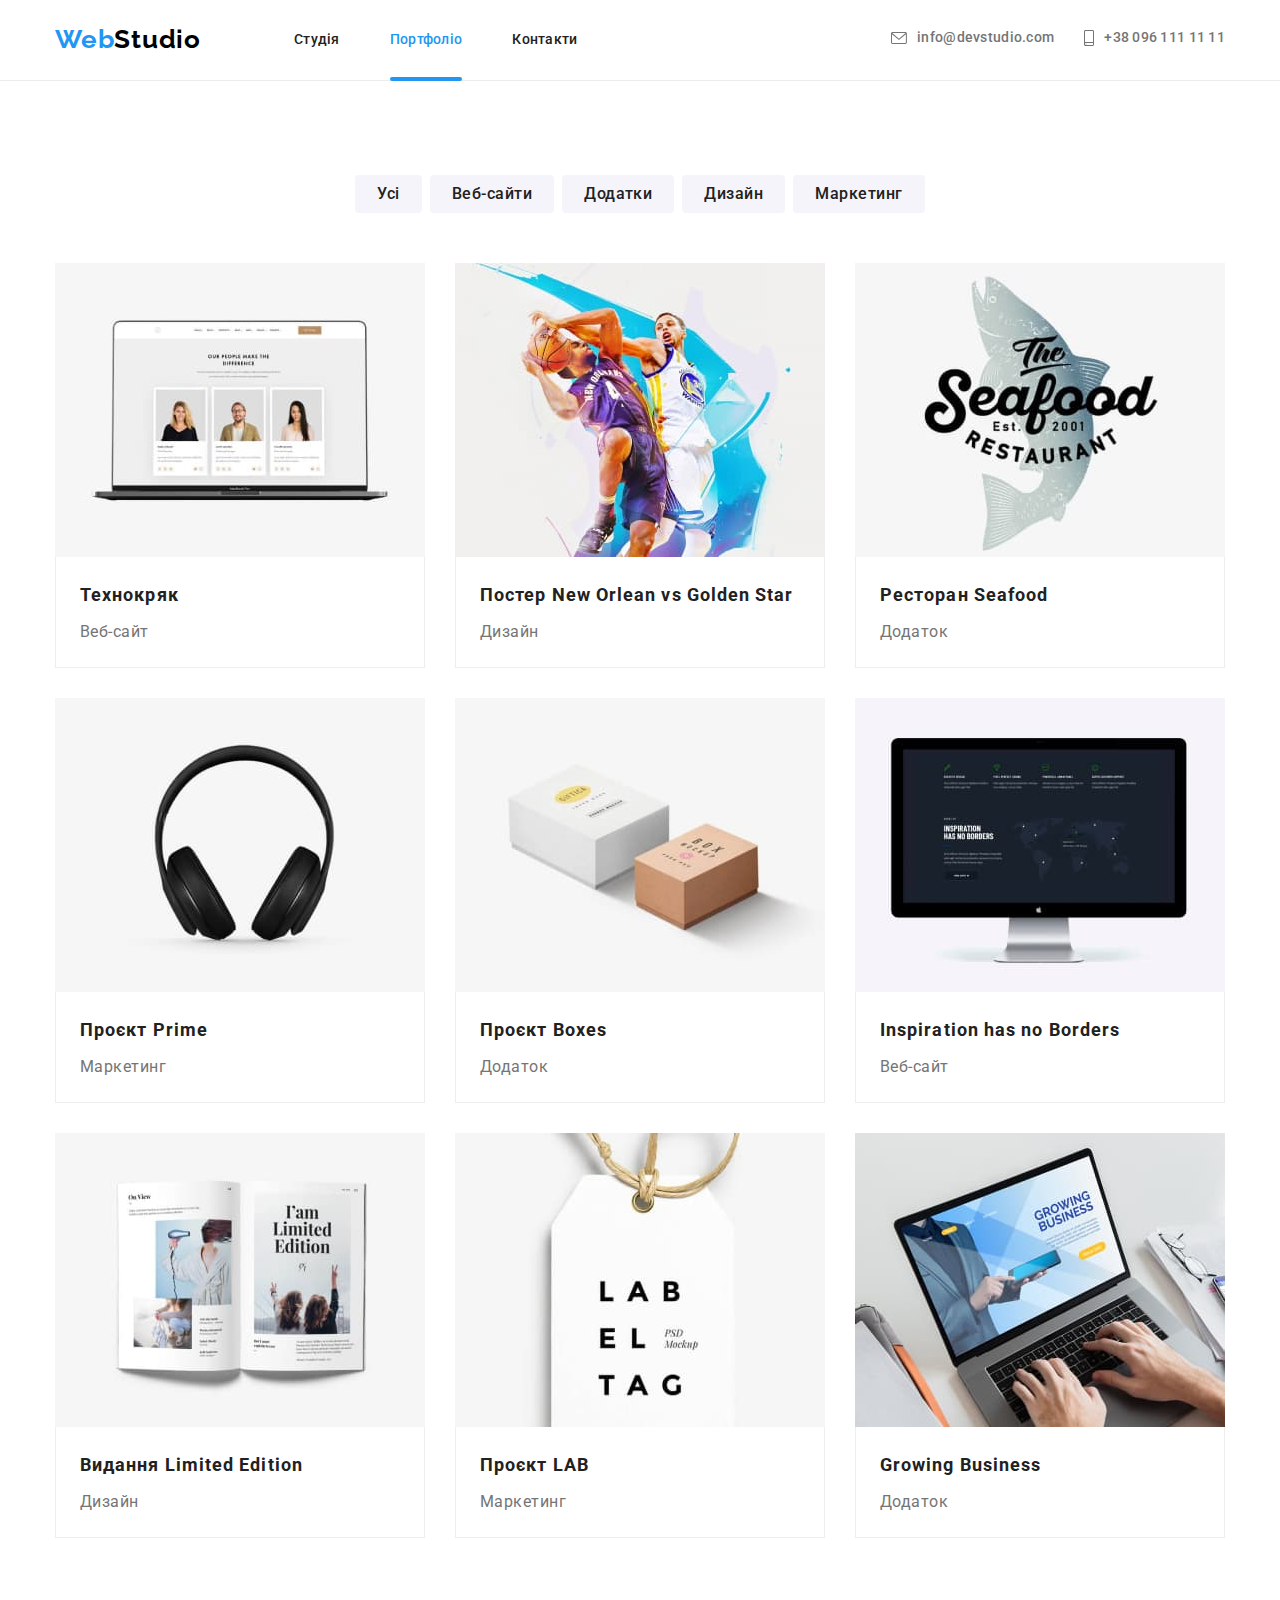
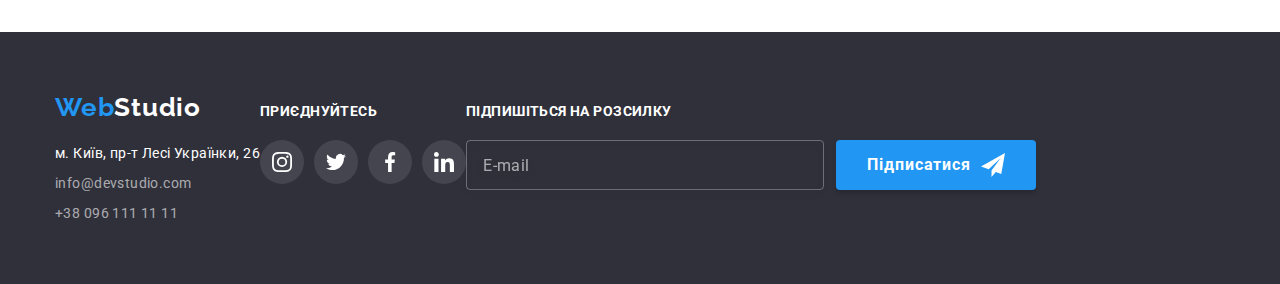
==== portfolio.html @ fa202388 "Copy files from hw-06" ====
<!DOCTYPE html>
<html lang="uk">
<head>
    <meta charset="UTF-8">
    <meta http-equiv="X-UA-Compatible" content="IE=edge">
    <meta name="viewport" content="width=device-width, initial-scale=1.0">
    <title>Portfolio</title>
    <link rel="preconnect" href="https://fonts.googleapis.com">
    <link rel="preconnect" href="https://fonts.gstatic.com" crossorigin>
    <link href="https://fonts.googleapis.com/css2?family=Raleway:wght@700&family=Roboto:wght@400;500;700;900&display=swap"
        rel="stylesheet">
    <link rel="stylesheet" href="https://cdnjs.cloudflare.com/ajax/libs/modern-normalize/1.1.0/modern-normalize.min.css">
    <link rel="stylesheet" href="./css/styles.css">
</head>
<body>
    <!-- header -->
    <header class="header">
        <div class="container header-container">
            <nav class="header-navigation">
                <a href="./index.html" lang="en" class="logo"> <span class="logo-accent">Web</span>Studio</a>
                <ul class="list menu">
                    <li><a href="./index.html" class="site-nav-link">Студія</a></li>
                    <li><a href="./portfolio.html" class="site-nav-link current">Портфоліо</a></li>
                    <li><a href="" class="site-nav-link">Контакти</a></li>
                </ul>
            </nav>
    
            <ul class="list header-contacts">
                <li><a href="mailto:info@devstudio.com" class="contacts">
                    <svg width="16px" height="12px">
                        <use href="./images/icons.svg#icon-envelope"></use>
                    </svg>
                    info@devstudio.com</a></li>
                <li><a href="tel:+380961111111" class="contacts">
                    <svg width="10px" height="16px">
                        <use href="./images/icons.svg#icon-smartphone"></use>
                    </svg>
                    +38 096 111 11 11</a></li>
            </ul>
        </div>
    </header>
    
    <main>
        <section class="section">
            <div class="container">
                <h1 class="visually-hidden">Портфоліо</h1>
                
                <!-- filters -->
                <ul class="list filters-list">
                    <li>
                        <button type="button" class="filter">Усі</button>
                    </li>
                    <li>
                        <button type="button" class="filter">Веб-сайти</button>
                    </li>
                    <li>
                        <button type="button" class="filter">Додатки</button>
                    </li>
                    <li>
                        <button type="button" class="filter">Дизайн</button>
                    </li>
                    <li>
                        <button type="button" class="filter">Маркетинг</button>
                    </li>
                </ul>
                
                <!-- portfolio -->
                <ul class="list projects-list">
                    <li class="project-card">
                        <a href="" class="project-link">
                            <div class="project-img-wrapper">
                                <img src="./images/techno.jpg" alt="Веб-сайт на ноутбуці" width="370">
                                <p class="overlay-projects">Ресурс пропонує комплексні пропозиції з різним рівнем функціоналу та сервісів. Все це дозволить відвідувачу отримати
                                    вичерпні відомості про компанію чи приватну особу.</p>
                            </div>
                        
                            <div class="project">
                                <h2 class="project-title">Технокряк</h2>
                                <p class="project-type">Веб-сайт</p>
                            </div>
                        </a>
                    </li>
                    <li class="project-card">
                        <a href="" class="project-link">
                            <div class="project-img-wrapper">
                                <img src="./images/basketball-poster.jpg" alt="Два баскетболіста" width="370">
                                <p class="overlay-projects">Ресурс пропонує комплексні пропозиції з різним рівнем функціоналу та сервісів. Все це дозволить відвідувачу отримати
                                    вичерпні відомості про компанію чи приватну особу.</p>                               
                            </div>
                            <div class="project">
                                <h2 class="project-title">Постер <span lang="en">New Orlean vs Golden Star</span></h2>
                                <p class="project-type">Дизайн</p>
                            </div>
                        </a>
                    </li>
                    <li class="project-card">
                        <a href="" class="project-link">
                            <div class="project-img-wrapper">
                                <img src="./images/seafood-restaurant.jpg" alt="Логотип ресторана" width="370">
                                <p class="overlay-projects">Ресурс пропонує комплексні пропозиції з різним рівнем функціоналу та сервісів. Все це
                                    дозволить відвідувачу отримати
                                    вичерпні відомості про компанію чи приватну особу.</p>
                            </div>
                            <div class="project">
                                <h2 class="project-title">Ресторан <span lang="en">Seafood</span></h2>
                                <p class="project-type">Додаток</p>
                            </div>
                        </a>
                    </li>
                    <li class="project-card">
                        <a href="" class="project-link">
                            <div class="project-img-wrapper">
                                <p class="overlay-projects">Ресурс пропонує комплексні пропозиції з різним рівнем функціоналу та сервісів. Все це
                                    дозволить відвідувачу отримати
                                    вичерпні відомості про компанію чи приватну особу.</p>
                                <img src="./images/prime-project.jpg" alt="Навушники" width="370">
                            
                            </div>
                            <div class="project">
                                <h2 class="project-title">Проєкт <span lang="en">Prime</span></h2>
                                <p class="project-type">Маркетинг</p>
                            </div>
                        </a>
                    </li>
                    <li class="project-card">
                        <a href="" class="project-link">
                            <div class="project-img-wrapper">
                                <p class="overlay-projects">Ресурс пропонує комплексні пропозиції з різним рівнем функціоналу та сервісів. Все це
                                    дозволить відвідувачу отримати
                                    вичерпні відомості про компанію чи приватну особу.</p>
                                 <img src="./images/boxes-project.jpg" alt="Дві коробки" width="370">
                            </div>
                            <div class="project">
                                <h2 class="project-title">Проєкт <span lang="en">Boxes</span></h2>
                                <p class="project-type">Додаток</p>
                            </div>
                        </a>
                    </li>
                    <li class="project-card">
                        <a href="" class="project-link">
                            <div class="project-img-wrapper">
                                <p class="overlay-projects">Ресурс пропонує комплексні пропозиції з різним рівнем функціоналу та сервісів. Все це
                                    дозволить відвідувачу отримати
                                    вичерпні відомості про компанію чи приватну особу.</p>
                                <img src="./images/monitor.jpg" alt="Веб-сайт на моніторі" width="370">
                            </div>
                            <div class="project">
                                <h2 lang="en" class="project-title">Inspiration has no Borders</h2>
                                <p class="project-type">Веб-сайт</p>
                            </div>
                        </a>
                    </li>
                    <li class="project-card">
                        <a href="" class="project-link">
                            <div class="project-img-wrapper">
                                <p class="overlay-projects">Ресурс пропонує комплексні пропозиції з різним рівнем функціоналу та сервісів. Все це
                                    дозволить відвідувачу отримати
                                    вичерпні відомості про компанію чи приватну особу.</p>
                                <img src="./images/limited-edition.jpg" alt="Журнал" width="370">
                            </div>
                            <div class="project">
                                <h2 class="project-title">Видання <span lang="en">Limited Edition</span></h2>
                                <p class="project-type">Дизайн</p>
                            </div>
                        </a>
                    </li>
                    <li class="project-card">
                        <a href="" class="project-link">
                            <div class="project-img-wrapper">
                                <p class="overlay-projects">Ресурс пропонує комплексні пропозиції з різним рівнем функціоналу та сервісів. Все це
                                    дозволить відвідувачу отримати
                                    вичерпні відомості про компанію чи приватну особу.</p>
                                <img src="./images/lab-project.jpg" alt="Бирка" width="370">
                            </div>
                            <div class="project">
                                <h2 class="project-title">Проєкт <span lang="en">LAB</span></h2>
                                <p class="project-type">Маркетинг</p>
                            </div>
                        </a>
                    </li>
                    <li class="project-card">
                        <a href="" class="project-link">
                            <div class="project-img-wrapper">
                                <p class="overlay-projects">Ресурс пропонує комплексні пропозиції з різним рівнем функціоналу та сервісів. Все це
                                    дозволить відвідувачу отримати
                                    вичерпні відомості про компанію чи приватну особу.</p>
                                <img src="./images/growing-business.jpg" alt="Ноутбук" width="370">
                            </div>
                            <div class="project">
                                <h2 lang="en" class="project-title">Growing Business</h2>
                                <p class="project-type">Додаток</p>
                            </div>
                        </a>
                    </li>
                </ul>
            </div>
        </section>

    </main>
    
    <!-- footer -->
    <footer class="footer">
        <div class="container container-footer">
            <div>
                <a href="./index.html" lang="en" class="logo logo-footer"> <span class="logo-accent">Web</span>Studio</a>
                <address>
                    <ul class="list">
                        <li class="address-item"><a href="https://goo.gl/maps/fUNhZHvPjA6vGSTK8" target="_blank"
                                rel="noopener norefferer" class="address-footer">м. Київ, пр-т Лесі Українки, 26</a></li>
                        <li class="address-item"><a href="mailto:info@devstudio.com"
                                class="contacts-footer">info@devstudio.com</a></li>
                        <li><a href="tel:+380961111111" class="contacts-footer">+38 096 111 11 11</a></li>
                    </ul>
                </address>
            </div>
    
            <div>
                <p class="footer-join">Приєднуйтесь</p>
                <ul class="list social-list">
                    <li class="social-list-item">
                        <a href="" class="social-media-footer">
                            <svg width="20px" height="20px">
                                <use href="./images/icons.svg#icon-instagram"></use>
                            </svg></a>
                    </li>
                    <li class="social-list-item">
                        <a href="" class="social-media-footer">
                            <svg width="20px" height="20px">
                                <use href="./images/icons.svg#icon-twitter"></use>
                            </svg></a>
                    </li>
                    <li class="social-list-item">
                        <a href="" class="social-media-footer">
                            <svg width="20px" height="20px">
                                <use href="./images/icons.svg#icon-facebook"></use>
                            </svg></a>
                    </li>
                    <li class="social-list-item">
                        <a href="" class="social-media-footer">
                            <svg width="20px" height="20px">
                                <use href="./images/icons.svg#icon-linkedin"></use>
                            </svg></a>
                    </li>
                </ul>
            </div>
    
            <div>
                <p class="footer-join">Підпишіться на розсилку</p>
                <form class="footer-form">
                    <label>
                        <input
                        type="email"
                        class="footer-field-input"
                        required
                        name="user_subscription_email"
                        placeholder="E-mail">
                    </label>
                    <button type="submit" class="subscript-btn">Підписатися
                        <svg width="24px" height="24px">
                            <use href="./images/icons.svg#icon-send"></use>
                        </svg>
                    </button>
                </form>
            </div>
        </div>
    </footer>

</body>
</html>
---- css/styles.css ----
:root {
    --primary-text-color:#212121;
    --secondary-text-color:#757575;
    --logo-text-color:#000000;
    --accent-color:#2196F3;
    --white-text-color:#FFFFFF;
    --footer-text-color:rgba(255, 255, 255, 0.6);
    --primary-bg-color:#FFFFFF;
    --secondary-bg-color:#F5F4FA;
    --accent-bg-color:#2F303A;

    --filter-bg-color:#F5F4FA;

    --button-focus-color:#188CE8;

    --transition-dur-and-func: 250ms cubic-bezier(0.4, 0, 0.2, 1);
}

body {
    background-color: var(--primary-bg-color);
    color: var(--primary-text-color);
    font-family: 'Roboto', sans-serif;
}

/* reset */

.list {
    list-style: none;
}

h1,
h2,
h3,
p {
    margin-top: 0;
    margin-bottom: 0;
}

ul {
    margin-top: 0;
    margin-bottom: 0;
    padding-left: 0;
}

img {
    display: block;
}

.section {
    padding-top: 94px;
    padding-bottom: 94px;
}

.container {
    margin-left: auto;
    margin-right: auto;
    width: 1200px;
    padding-left: 15px;
    padding-right: 15px;
}

.visually-hidden {
    position: absolute;
    width: 1px;
    height: 1px;
    margin: -1px;
    border: 0;
    padding: 0;
    white-space: nowrap;
    clip-path: inset(100%);
    clip: rect(0 0 0 0);
    overflow: hidden;
}

/* header */

.header {
    border-bottom: 1px solid #ECECEC;
}

.header-container {
    display: flex;
    justify-content: space-between;
    align-items: center;
}

.header-navigation {
    display: flex;
    column-gap: 93px;

    align-items: center;
}

.menu {
    display: flex;
    column-gap: 50px;
    align-items: center;
}

.header-contacts {
    display: flex;
    column-gap: 30px;
}

/* logo */

.logo {
    color: var(--logo-text-color);
    font-family: 'Raleway', sans-serif;
    font-weight: 700;
    font-size: 26px;
    line-height: 1.2;
    text-decoration: none;
    letter-spacing: 0.03em;
}

.logo-accent {
    color: var(--accent-color);
}

/* site-nav */
.site-nav-link {
    color: var(--primary-text-color);
    font-weight: 500;
    font-size: 14px;
    line-height: 1.14;
    letter-spacing: 0.02em;
    text-decoration: none;

    transition: color var(--transition-dur-and-func);

    padding-top: 32px;
    padding-bottom: 32px;

    display: block;
}

.site-nav-link:hover,
.site-nav-link:focus {
    color: var(--accent-color);
}

.current {
    color: var(--accent-color);
    position: relative;
}

.current::after {
    content: "";
    position: absolute;
    height: 4px;
    width: 100%;
    background-color: var(--accent-color);
    border-radius: 2px;
    bottom: -1px;
    left: 0;
}

/* contacts */
.contacts {
    color: var(--secondary-text-color);
    font-weight: 500;
    font-size: 14px;
    line-height: 1.14;
    letter-spacing: 0.02em;
    text-decoration: none;

    display: inline-flex;
    align-items: center;
    column-gap: 10px;
    fill: var(--secondary-text-color);

    transition: color var(--transition-dur-and-func), fill var(--transition-dur-and-func);
}

.contacts:hover,
.contacts:focus {
    color: var(--accent-color);
    fill: var(--accent-color);
}

/* hero */
.hero-section {
    background-color: #C4C4C4;
    
    padding-top: 200px;
    padding-bottom: 200px;
}

.overlay {
    max-width: 1600px;
    height: 600px;
    margin-left: auto;
    margin-right: auto;
    background-image:
        linear-gradient(rgba(47, 48, 58, 0.4), rgba(47, 48, 58, 0.4)),
        url("../images/hero.jpg");

    background-repeat: no-repeat;
    background-position: center;
    background-size: cover;
}

.hero-title {
    font-weight: 900;
    font-size: 44px;
    line-height: 1.36;
    text-align: center;
    letter-spacing: 0.06em;
    text-transform: uppercase;
    color: var(--white-text-color);

    margin-left: auto;
    margin-right: auto;
    margin-bottom: 30px;

    width: 696px;
}

/* button */
.button {
    color:var(--white-text-color);
    background-color: var(--accent-color);
    font-weight: 700;
    font-size: 16px;
    line-height: 1.88;
    display: flex;
    align-items: center;
    text-align: center;
    letter-spacing: 0.06em;

    cursor: pointer;

    box-shadow: 0px 4px 4px rgba(0, 0, 0, 0.15);
    padding: 10px 32px;
    border-radius: 4px;
    border: 0;

    min-width: 216px;
    justify-content: center;

    margin-left: auto;
    margin-right: auto;

    transition: background-color var(--transition-dur-and-func);
}

.button:hover,
.button:focus {
    background-color: var(--button-focus-color);
}

/* section */

.section-title {
    font-weight: 700;
    font-size: 36px;
    line-height: 1.17;
    text-align: center;
    letter-spacing: 0.03em;

    margin-bottom: 50px;
}

/* features */

.features-section {
    padding-bottom: 47px;
}

.features-list {
    display: flex;
    gap: 30px;
    flex-wrap: wrap;
}

.features-item {
    flex-basis: calc((100% - 90px) / 4);
}

.features-icon {
    display: flex;
    height: 120px;
    background-color: var(--secondary-bg-color);
    border-radius: 4px;
    margin-bottom: 30px;
    align-items: center;
    justify-content: center;
}

.features-title {
    font-weight: 700;
    font-size: 14px;
    line-height: 1.14;
    text-transform: uppercase;
    letter-spacing: 0.03em;

    margin-bottom: 10px;
}

.features-text {
    font-size: 14px;
    line-height: 1.71;
    color: var(--secondary-text-color);
    letter-spacing: 0.03em;
}

/* works */

.works-section {
    padding-top: 47px;
}

.works-list {
    display: flex;
    gap: 30px;
    flex-wrap: wrap;
}

.works-item {
    flex-basis: calc((100% - 60px) / 3);
    position: relative;
}

.work-type {
    position: absolute;
    height: 70px;
    width: 100%;
    bottom: 0;

    display: flex;
    justify-content: center;
    align-items: center;

    background-color: rgba(47, 48, 58, 0.8);
}

.work-name {
    font-weight: 700;
    font-size: 14px;
    line-height: 1.14;
    letter-spacing: 0.03em;
    text-transform: uppercase;
    text-align: center;
    color: var(--white-text-color);
}

/* team */
.team-section {
    background-color: var(--secondary-bg-color);
}

.team-list {
    display: flex;
    gap: 30px;
    flex-wrap: wrap;
}

.team-card {
    flex-basis: calc((100% - 90px) / 4);

    box-shadow: 0px 1px 3px rgba(0, 0, 0, 0.12), 0px 1px 1px rgba(0, 0, 0, 0.14), 0px 2px 1px rgba(0, 0, 0, 0.2);
    border-radius: 0px 0px 4px 4px;

    background-color: var(--primary-bg-color);
}

.team-member-role {
    padding-top: 30px;
    padding-bottom: 30px;
    padding-left: 32px;
    padding-right: 32px;
}

.team-member {
    font-weight: 500;
    font-size: 16px;
    line-height: 1.19;
    text-align: center;
    letter-spacing: 0.03em;

    margin-bottom: 10px;
}

.team-role {
    font-size: 16px;
    line-height: 1.19;
    text-align: center;
    color: var(--secondary-text-color);
    letter-spacing: 0.03em;

    margin-bottom: 16px;
}

.social-list {
    display: flex;
    column-gap: 10px;
}

.social-list-item {
    width: 44px;
    height: 44px;
}

.social-media {
    display: flex;
    width: 100%;
    height: 100%;
    border-radius: 50%;
    justify-content: center;
    align-items: center;
    fill: #AFB1B8;

    transition: background-color var(--transition-dur-and-func), fill var(--transition-dur-and-func);
}

.social-media:hover,
.social-media:focus {
    background-color: var(--accent-color);
    fill: var(--white-text-color);
}

/* clients */

.clients-list {
    display: flex;
    gap: 30px;
    flex-wrap: wrap;
}

.client-item {
    height: 92px;
    width: calc((100% - 150px) / 6);
}

.client {
    display: flex;
    width: 100%;
    height: 100%;
    border: 1px solid #AFB1B8;
    border-radius: 4px;
    justify-content: center;
    align-items: center;
    fill: #AFB1B8;

    transition: background-color var(--transition-dur-and-func), fill var(--transition-dur-and-func);
}

.client:hover,
.client:focus {
    border-color: var(--accent-color);
    fill: var(--accent-color);
}

/* footer */

.footer {
    background-color: var(--accent-bg-color);
    padding-top: 60px;
    padding-bottom: 60px;
}

.container-footer {
    display: flex;

    align-items: baseline;
}

.address-container {
    flex-grow: 1;
}

.contacts-footer {
    color: var(--footer-text-color);
    font-size: 14px;
    line-height: 1.5;
    text-decoration: none;
    letter-spacing: 0.03em;

    font-style: normal;

    transition: color var(--transition-dur-and-func);
}

.contacts-footer:hover,
.contacts-footer:focus {
    color: var(--accent-color);
}

.address-footer {
    font-style: normal;
    font-size: 14px;
    line-height: 1.5;
    color: var(--white-text-color);
    text-decoration: none;
    letter-spacing: 0.03em;

    transition: color var(--transition-dur-and-func);
}

.address-footer:hover,
.address-footer:focus {
    color: var(--accent-color);
}

.logo-footer {
    color: var(--white-text-color);

    display: block;
    margin-bottom: 20px;
}

.address-item {
    margin-bottom: 9px;
}

.join-container {
    margin-right: 93px;
}

.social-media-footer {
    display: flex;
    width: 100%;
    height: 100%;
    border-radius: 50%;
    justify-content: center;
    align-items: center;
    fill: var(--white-text-color);
    background-color: rgba(255, 255, 255, 0.1);

    transition: background-color var(--transition-dur-and-func);
}

.social-media-footer:hover,
.social-media-footer:focus {
    background-color: var(--accent-color);
}

.footer-join {
    font-weight: 700;
    font-size: 14px;
    line-height: 1.14;
    letter-spacing: 0.03em;
    text-transform: uppercase;
    color: var(--white-text-color);

    margin-bottom: 20px;
}

.footer-form {
    display: flex;
    gap: 12px;
}

.footer-field-input {
    height: 50px;
    width: 358px;
    padding-left: 16px;
    padding-top: 15px;
    padding-bottom: 15px;

    border: 1px solid rgba(255, 255, 255, 0.3);
    filter: drop-shadow(0px 4px 4px rgba(0, 0, 0, 0.15));
    border-radius: 4px;

    background-color: transparent;
    
    color: var(--white-text-color);
}

.footer-field-input::placeholder {
    font-size: 16px;
    line-height: 1.25;
    letter-spacing: 0.03em;
    color: rgba(255, 255, 255, 0.6);
}

.subscript-btn {
    color: var(--white-text-color);
    background-color: var(--accent-color);
    font-weight: 700;
    font-size: 16px;
    line-height: 1.88;
    display: flex;
    align-items: center;
    text-align: center;
    letter-spacing: 0.06em;

    cursor: pointer;

    box-shadow: 0px 4px 4px rgba(0, 0, 0, 0.15);
    padding: 10px 28px;
    border-radius: 4px;
    border: 0;

    min-width: 200px;
    justify-content: center;

    margin-left: auto;
    margin-right: auto;

    gap: 10px;
}

/* portfolio.html */

/* filters */

.filters-list {
    display: flex;
    gap: 8px;
    justify-content: center;
    margin-bottom: 50px;
}

.filter {
    background-color: var(--filter-bg-color);
    color: var(--primary-text-color);
    font-weight: 500;
    font-size: 16px;
    line-height: 1.62;
    text-align: center;
    letter-spacing: 0.03em;

    cursor: pointer;

    padding: 6px 22px;
    border-radius: 4px;
    border: 0;

    transition: background-color var(--transition-dur-and-func), color var(--transition-dur-and-func), box-shadow var(--transition-dur-and-func);
}

.filter:hover,
.filter:focus {
    background-color:var(--accent-color);
    color: var(--white-text-color);
    box-shadow: 0px 3px 1px rgba(0, 0, 0, 0.1), 0px 1px 2px rgba(0, 0, 0, 0.08), 0px 2px 2px rgba(0, 0, 0, 0.12);
}

/* projects */

.projects-list {
    display: flex;
    flex-wrap: wrap;
    gap: 30px;
}

.project-card {
    flex-basis: calc((100% - 60px) / 3);
}

.project-link {
    text-decoration: none;
    display: block;

    transition: box-shadow var(--transition-dur-and-func);
}

.project-link:hover,
.project-link:focus {
    box-shadow: 0px 1px 1px rgba(0, 0, 0, 0.12), 0px 4px 4px rgba(0, 0, 0, 0.06), 1px 4px 6px rgba(0, 0, 0, 0.16);
}

.project-link:hover .overlay-projects,
.project-link:focus .overlay-projects {
    transform: translateY(0%);
}

.project-img-wrapper {
    position: relative;
    overflow: hidden;
}

.project {
    padding: 20px 24px;
    border-bottom: 1px solid #EEEEEE;
    border-left: 1px solid #EEEEEE;
    border-right: 1px solid #EEEEEE;
}

.project-title {
    font-weight: 700;
    font-size: 18px;
    line-height: 2;
    letter-spacing: 0.06em;

    margin-bottom: 4px;

    color: var(--primary-text-color);
}

.project-type {
    font-size: 16px;
    line-height: 1.88;
    color: var(--secondary-text-color);
    letter-spacing: 0.03em;
}

.overlay-projects {
    font-size: 18px;
    line-height: 1.56;
    letter-spacing: 0.03em;
    color: var(--white-text-color);
    background-color: rgba(33, 150, 243, 0.9);

    padding-top: 63px;
    padding-right: 24px;
    padding-bottom: 63px;
    padding-left: 24px;

    position: absolute;
    top: 0;
    left: 0;
    width: 100%;
    height: 100%;
    overflow: auto;
    
    transform: translateY(100%);
    transition: transform 250ms linear;
}

/* ============== BACKDROP ============== */
.backdrop {
    position: fixed;
    top: 0;
    left: 0;
    z-index: 999999;
    width: 100%;
    height: 100%;
    background-color: rgba(0, 0, 0, 0.2);
    
    transition: opacity 500ms linear, visibility 500ms linear;
}

.backdrop.is-hidden {
    opacity: 0;
    visibility: hidden;
    pointer-events: none;
}
/* ============== /BACKDROP ============== */

/* ============== MODAL WINDOW ============== */
.modal {
    position: absolute;
    top: 50%;
    left: 50%;
    width: 528px;
    transform: translate(-50%, -50%);
    background-color: var(--primary-bg-color);
    box-shadow: 0px 1px 3px rgba(0, 0, 0, 0.12), 0px 1px 1px rgba(0, 0, 0, 0.14), 0px 2px 1px rgba(0, 0, 0, 0.2);
    border-radius: 4px;
    padding: 40px;
}

.modal-close-btn {
    position: absolute;
    width: 30px;
    height: 30px;
    top: 8px;
    right: 8px;
    padding: 0;
    border-radius: 50%;
    border: 1px solid rgba(0, 0, 0, 0.1);
    background-color: var(--primary-bg-color);
    display: flex;
    justify-content: center;
    align-items: center;

    cursor: pointer;
}

.modal-close-icon {
    transition: fill var(--transition-dur-and-func);
}

.modal-close-btn:hover .modal-close-icon,
.modal-close-btn:focus .modal-close-icon {
    fill: var(--accent-color);
}

/* ============== /MODAL WINDOW ============== */

/* ============== MODAL FORM ============== */

.modal-form {
    display: flex;
    flex-direction: column;
}

.modal-header {
    font-weight: 700;
    font-size: 20px;
    line-height: 1.15;
    text-align: center;
    letter-spacing: 0.03em;
    color: var(--primary-text-color);
    margin-bottom: 12px;
}

.modal-field {
    margin-bottom: 10px;
}

.modal-textarea {
    margin-bottom: 20px;
}

.modal-field-desc {
    display: block;
    font-weight: 400;
    font-size: 12px;
    line-height: 1.17;
    letter-spacing: 0.01em;
    color: var(--secondary-text-color);
    margin-bottom: 4px;
}

.modal-field-wrapper {
    display: block;
    position: relative;
}

.modal-field-input {
    width: 100%;
    height: 40px;
    border: 1px solid rgba(33, 33, 33, 0.2);
    border-radius: 4px;
    padding-left: 42px;
    transition: border-color var(--transition-dur-and-func);
}

.modal-field-input:focus {
    outline-offset: 2px;
    border-color: var(--accent-color);
}

.modal-field-icon {
    position: absolute;
    top: 50%;
    left: 12px;
    transform: translateY(-50%);
    fill: var(--primary-text-color);

    transition: fill var(--transition-dur-and-func);
}

.modal-field-input:focus + .modal-field-icon {
    fill: var(--accent-color);
}

.modal-comment {
    width: 100%;
    height: 120px;
    border: 1px solid rgba(33, 33, 33, 0.2);
    border-radius: 4px;
    resize: none;
    padding-top: 12px;
    padding-bottom: 12px;
    padding-left: 16px;
    padding-right: 16px;

    transition: border-color var(--transition-dur-and-func);

    display: block;
}

.modal-comment::placeholder {
    font-size: 12px;
    line-height: 1.17;
    letter-spacing: 0.01em;
    color: rgba(117, 117, 117, 0.5);
}

.modal-comment:focus {
    outline-offset: 2px;
    border-color: var(--accent-color);
}

.modal-checkbox-wrapper {
    margin-bottom: 30px;
    display: flex;
    align-items: center;

    align-self: center;

    color: var(--secondary-text-color);
    font-size: 14px;
    line-height: 1.71;
    letter-spacing: 0.03em;
}

.modal-checkbox-svg {
    border: var(--primary-text-color) 1px solid;
    border-radius: 2px;
    padding-top: 3px;
    padding-right: 1px;
    padding-bottom: 2px;
    padding-left: 2px;
    cursor: pointer;
    margin-right: 7px;
}

.modal-checkbox:focus + .modal-checkbox-svg {
    outline: 2px solid black;
}

.modal-checkbox:checked + .modal-checkbox-svg {
    background-color: var(--accent-color);
    border-color: var(--accent-color);
    outline: none;
}

.policy-link {
    color: var(--accent-color);
}

.modal-submit {
    color: var(--white-text-color);
    background-color: var(--accent-color);
    font-weight: 700;
    font-size: 16px;
    line-height: 1.88;
    display: flex;
    align-items: center;
    text-align: center;
    letter-spacing: 0.06em;

    cursor: pointer;

    box-shadow: 0px 4px 4px rgba(0, 0, 0, 0.15);
    padding: 10px 52px;
    border-radius: 4px;
    border: 0;

    min-width: 200px;
    justify-content: center;

    margin-left: auto;
    margin-right: auto;

    transition: background-color var(--transition-dur-and-func);
}

.modal-submit:hover,
.modal-submit:focus {
    background-color: var(--button-focus-color);
}

/* ============== /MODAL FORM ============== */
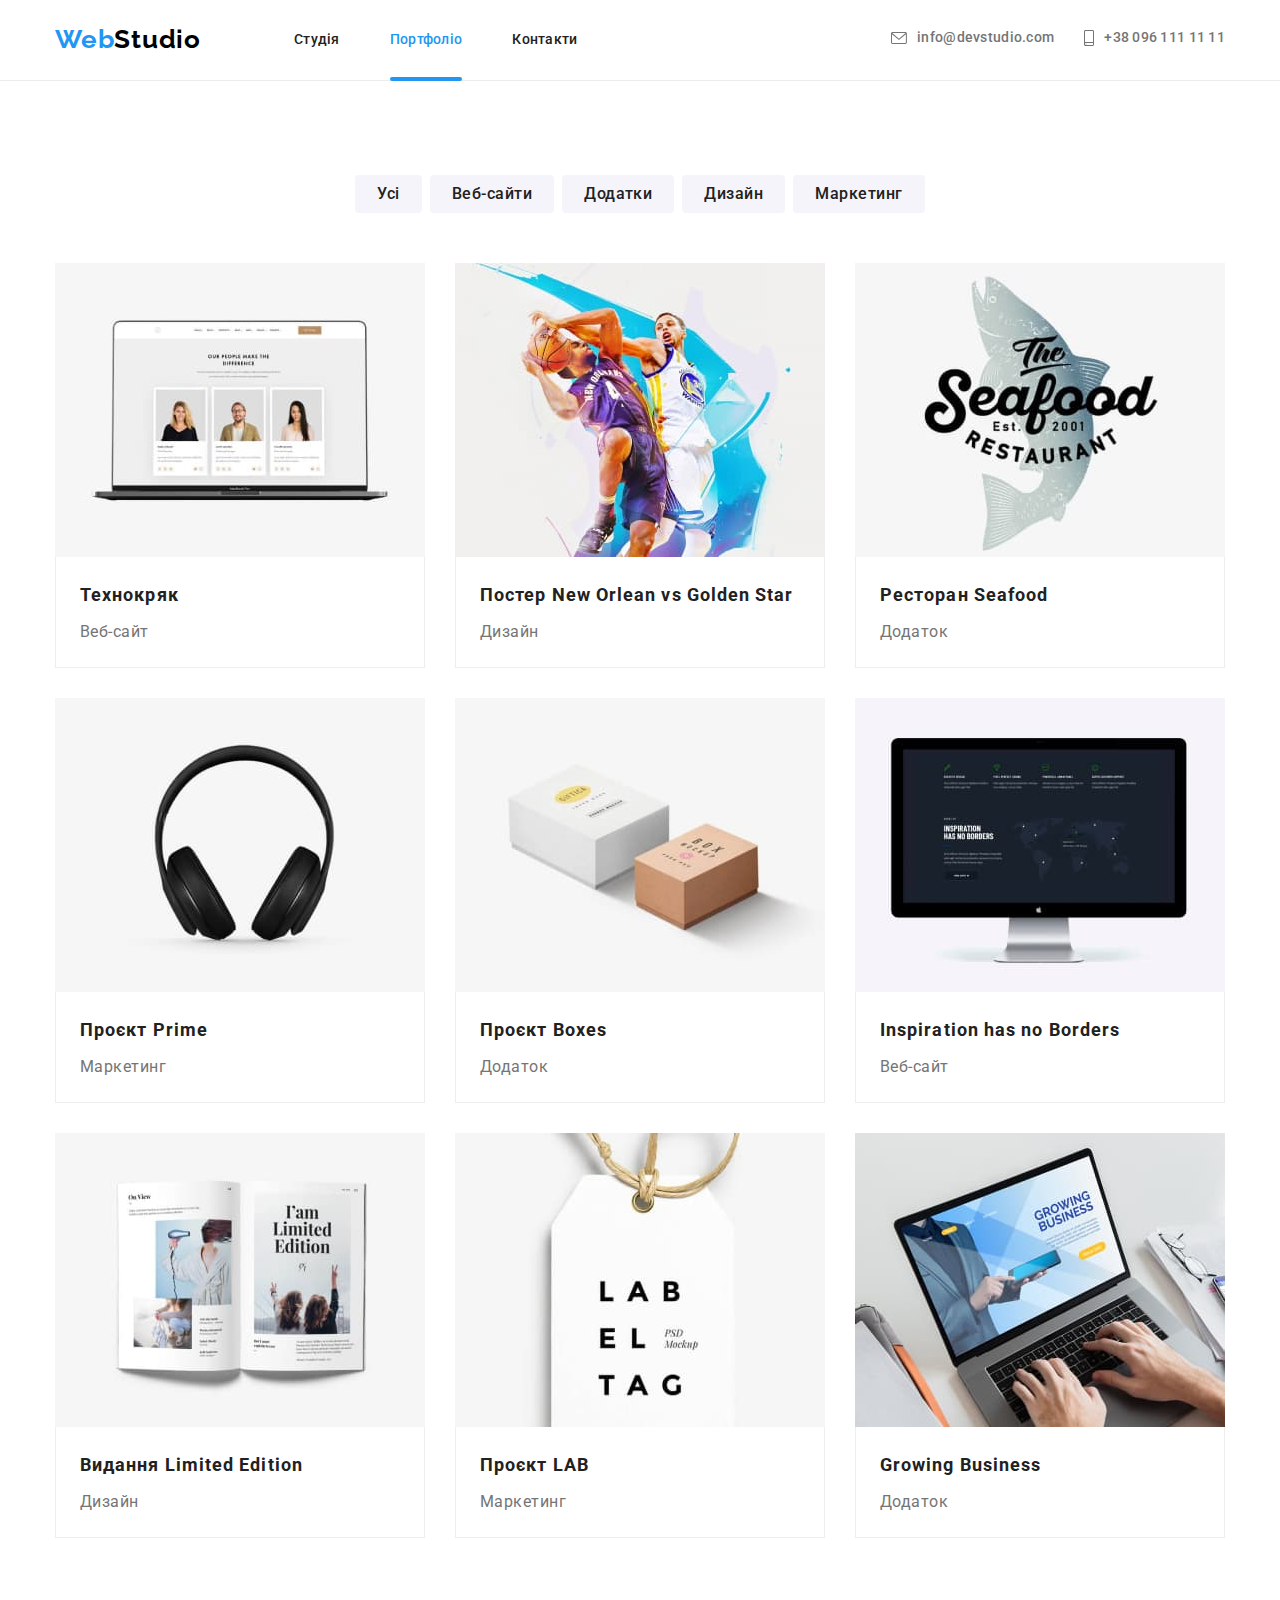
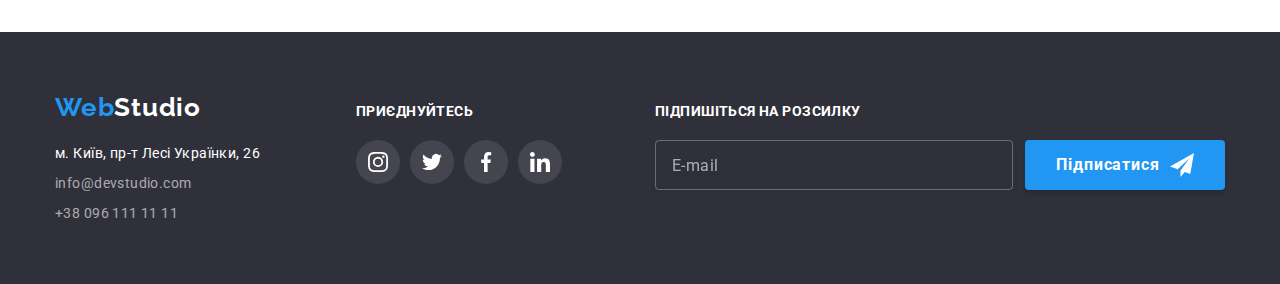
==== commit 10040d25: "Copy footer to portfolio.html" ====
--- a/portfolio.html
+++ b/portfolio.html
@@ -11,6 +11,7 @@
         rel="stylesheet">
     <link rel="stylesheet" href="https://cdnjs.cloudflare.com/ajax/libs/modern-normalize/1.1.0/modern-normalize.min.css">
     <link rel="stylesheet" href="./css/styles.css">
+    <link rel="stylesheet" href="./css/main.min.css">
 </head>
 <body>
     <!-- header -->
@@ -199,71 +200,67 @@
     </main>
     
     <!-- footer -->
-    <footer class="footer">
-        <div class="container container-footer">
-            <div>
-                <a href="./index.html" lang="en" class="logo logo-footer"> <span class="logo-accent">Web</span>Studio</a>
-                <address>
-                    <ul class="list">
-                        <li class="address-item"><a href="https://goo.gl/maps/fUNhZHvPjA6vGSTK8" target="_blank"
-                                rel="noopener norefferer" class="address-footer">м. Київ, пр-т Лесі Українки, 26</a></li>
-                        <li class="address-item"><a href="mailto:info@devstudio.com"
-                                class="contacts-footer">info@devstudio.com</a></li>
-                        <li><a href="tel:+380961111111" class="contacts-footer">+38 096 111 11 11</a></li>
+        <footer class="footer">
+            <div class="container container-footer">
+                <div class="address-container">
+                    <a href="./index.html" lang="en" class="logo logo-footer"> <span class="logo-accent">Web</span>Studio</a>
+                    <address>
+                        <ul class="list">
+                            <li class="address-item"><a href="https://goo.gl/maps/fUNhZHvPjA6vGSTK8" target="_blank"
+                                    rel="noopener norefferer" class="address-footer">м. Київ, пр-т Лесі Українки, 26</a></li>
+                            <li class="address-item"><a href="mailto:info@devstudio.com"
+                                    class="contacts-footer">info@devstudio.com</a></li>
+                            <li><a href="tel:+380961111111" class="contacts-footer">+38 096 111 11 11</a></li>
+                        </ul>
+                    </address>
+                </div>
+        
+                <div class="join-container">
+                    <p class="footer-join">Приєднуйтесь</p>
+                    <ul class="list social-list">
+                        <li class="social-list-item">
+                            <a href="" class="social-media-footer">
+                                <svg width="20px" height="20px">
+                                    <use href="./images/icons.svg#icon-instagram"></use>
+                                </svg></a>
+                        </li>
+                        <li class="social-list-item">
+                            <a href="" class="social-media-footer">
+                                <svg width="20px" height="20px">
+                                    <use href="./images/icons.svg#icon-twitter"></use>
+                                </svg></a>
+                        </li>
+                        <li class="social-list-item">
+                            <a href="" class="social-media-footer">
+                                <svg width="20px" height="20px">
+                                    <use href="./images/icons.svg#icon-facebook"></use>
+                                </svg></a>
+                        </li>
+                        <li class="social-list-item">
+                            <a href="" class="social-media-footer">
+                                <svg width="20px" height="20px">
+                                    <use href="./images/icons.svg#icon-linkedin"></use>
+                                </svg></a>
+                        </li>
                     </ul>
-                </address>
+                </div>
+        
+                <div>
+                    <p class="footer-join">Підпишіться на розсилку</p>
+                    <form class="footer-form">
+                        <label>
+                            <input type="email" class="footer-field-input" required name="user_subscription_email"
+                                placeholder="E-mail">
+                        </label>
+                        <button type="submit" class="subscript-btn">Підписатися
+                            <svg width="24px" height="24px">
+                                <use href="./images/icons.svg#icon-send"></use>
+                            </svg>
+                        </button>
+                    </form>
+                </div>
             </div>
-    
-            <div>
-                <p class="footer-join">Приєднуйтесь</p>
-                <ul class="list social-list">
-                    <li class="social-list-item">
-                        <a href="" class="social-media-footer">
-                            <svg width="20px" height="20px">
-                                <use href="./images/icons.svg#icon-instagram"></use>
-                            </svg></a>
-                    </li>
-                    <li class="social-list-item">
-                        <a href="" class="social-media-footer">
-                            <svg width="20px" height="20px">
-                                <use href="./images/icons.svg#icon-twitter"></use>
-                            </svg></a>
-                    </li>
-                    <li class="social-list-item">
-                        <a href="" class="social-media-footer">
-                            <svg width="20px" height="20px">
-                                <use href="./images/icons.svg#icon-facebook"></use>
-                            </svg></a>
-                    </li>
-                    <li class="social-list-item">
-                        <a href="" class="social-media-footer">
-                            <svg width="20px" height="20px">
-                                <use href="./images/icons.svg#icon-linkedin"></use>
-                            </svg></a>
-                    </li>
-                </ul>
-            </div>
-    
-            <div>
-                <p class="footer-join">Підпишіться на розсилку</p>
-                <form class="footer-form">
-                    <label>
-                        <input
-                        type="email"
-                        class="footer-field-input"
-                        required
-                        name="user_subscription_email"
-                        placeholder="E-mail">
-                    </label>
-                    <button type="submit" class="subscript-btn">Підписатися
-                        <svg width="24px" height="24px">
-                            <use href="./images/icons.svg#icon-send"></use>
-                        </svg>
-                    </button>
-                </form>
-            </div>
-        </div>
-    </footer>
+        </footer>
 
 </body>
 </html>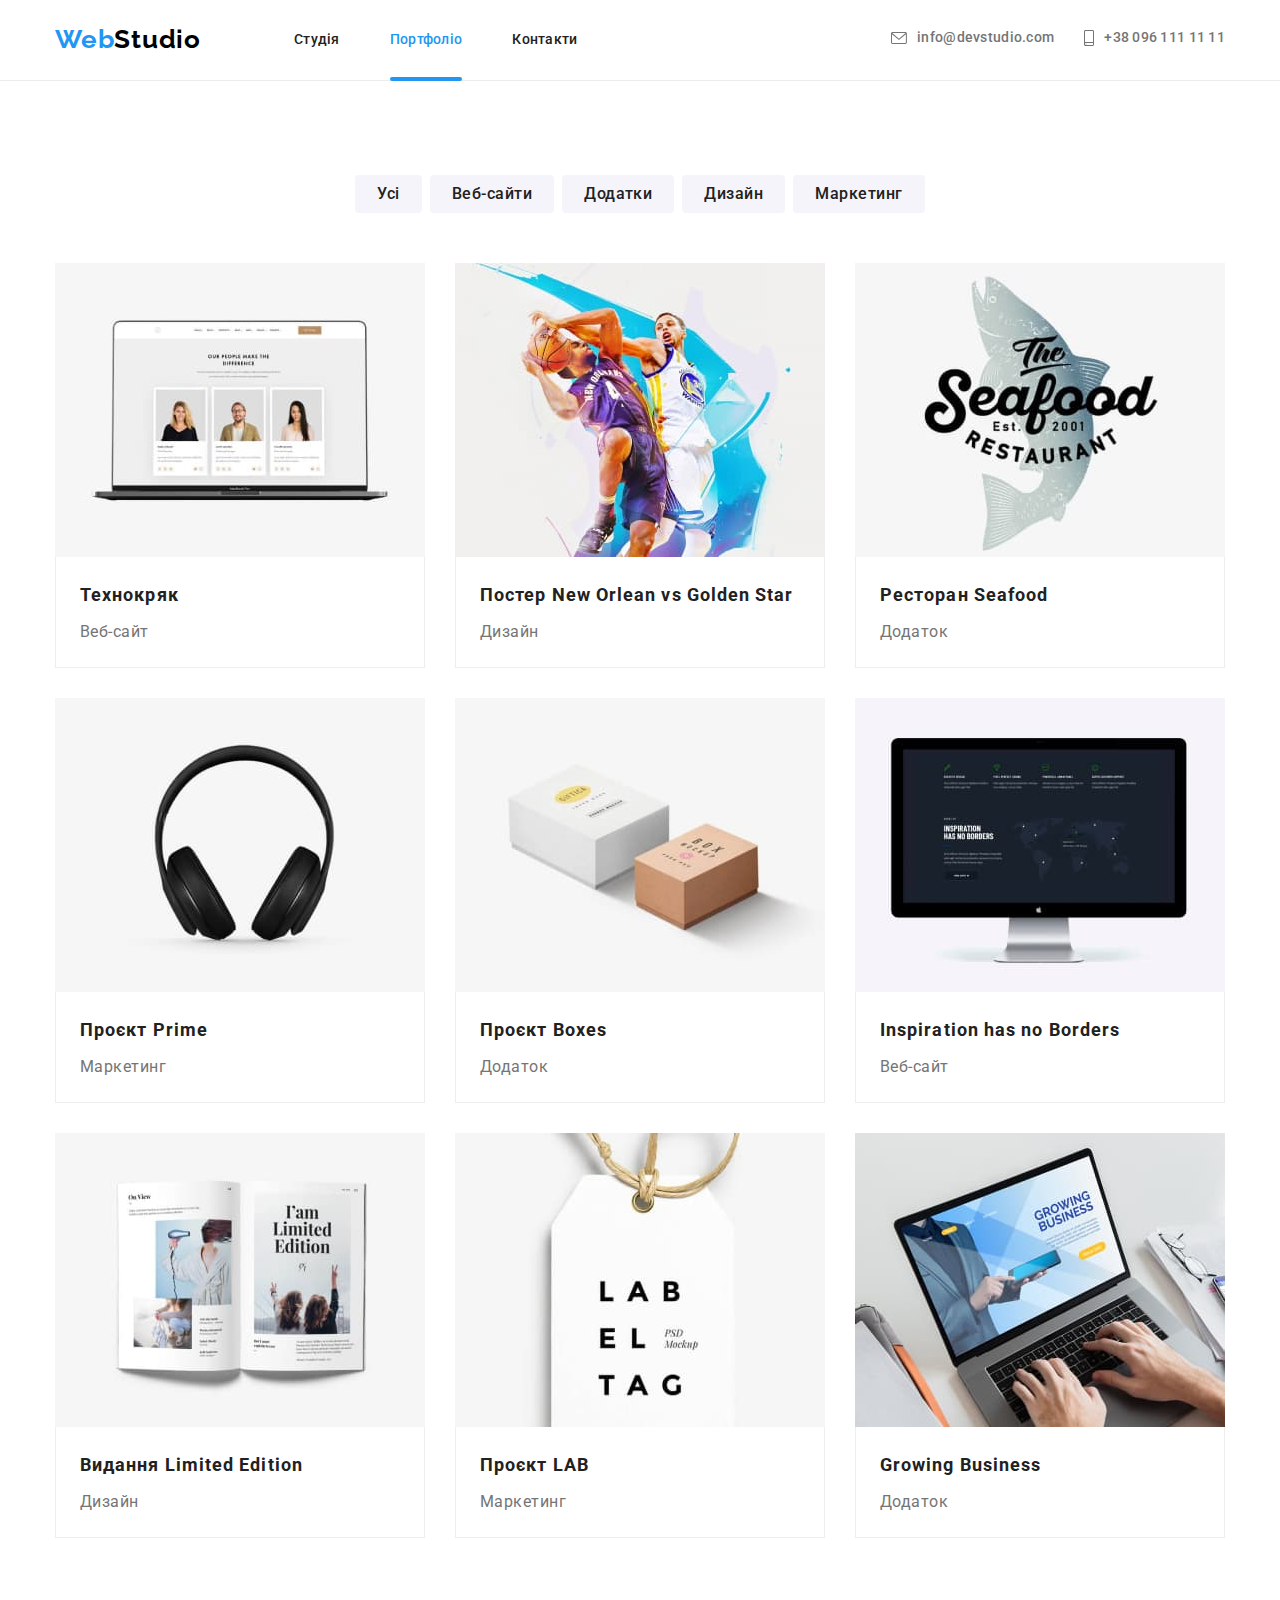
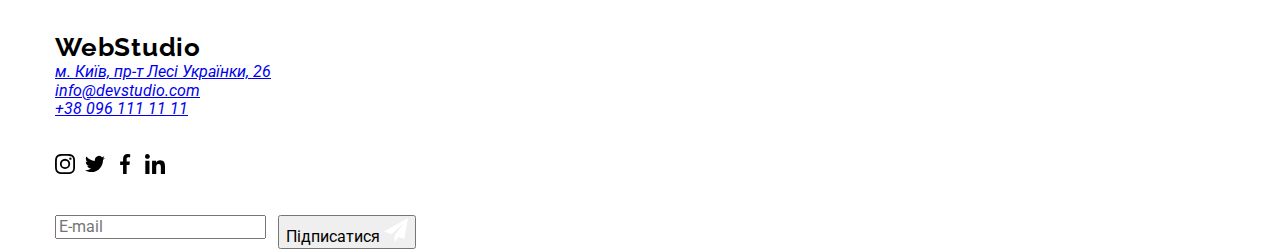
==== commit ccfa4146: "Rename classes according to BEM" ====
--- a/portfolio.html
+++ b/portfolio.html
@@ -10,29 +10,28 @@
     <link href="https://fonts.googleapis.com/css2?family=Raleway:wght@700&family=Roboto:wght@400;500;700;900&display=swap"
         rel="stylesheet">
     <link rel="stylesheet" href="https://cdnjs.cloudflare.com/ajax/libs/modern-normalize/1.1.0/modern-normalize.min.css">
-    <link rel="stylesheet" href="./css/styles.css">
     <link rel="stylesheet" href="./css/main.min.css">
 </head>
 <body>
     <!-- header -->
-    <header class="header">
+    <header class="page-header">
         <div class="container header-container">
-            <nav class="header-navigation">
-                <a href="./index.html" lang="en" class="logo"> <span class="logo-accent">Web</span>Studio</a>
-                <ul class="list menu">
-                    <li><a href="./index.html" class="site-nav-link">Студія</a></li>
-                    <li><a href="./portfolio.html" class="site-nav-link current">Портфоліо</a></li>
-                    <li><a href="" class="site-nav-link">Контакти</a></li>
+            <nav class="page-navigation">
+                <a href="./index.html" lang="en" class="logo"> <span class="logo__accent">Web</span>Studio</a>
+                <ul class="menu list">
+                    <li><a href="./index.html" class="menu__link">Студія</a></li>
+                    <li><a href="./portfolio.html" class="menu__link menu__link_current">Портфоліо</a></li>
+                    <li><a href="" class="menu__link">Контакти</a></li>
                 </ul>
             </nav>
     
-            <ul class="list header-contacts">
-                <li><a href="mailto:info@devstudio.com" class="contacts">
+            <ul class="header-contacts list">
+                <li><a href="mailto:info@devstudio.com" class="header-contacts__contact">
                     <svg width="16px" height="12px">
                         <use href="./images/icons.svg#icon-envelope"></use>
                     </svg>
                     info@devstudio.com</a></li>
-                <li><a href="tel:+380961111111" class="contacts">
+                <li><a href="tel:+380961111111" class="header-contacts__contact">
                     <svg width="10px" height="16px">
                         <use href="./images/icons.svg#icon-smartphone"></use>
                     </svg>
--- a/css/main.min.css
+++ b/css/main.min.css
@@ -0,0 +1 @@
+:root{--primary-text-color: #212121;--secondary-text-color: #757575;--logo-text-color: #000000;--accent-color: #2196F3;--white-text-color: #FFFFFF;--footer-text-color: rgba(255, 255, 255, 0.6);--primary-bg-color: #FFFFFF;--secondary-bg-color: #F5F4FA;--accent-bg-color: #2F303A;--filter-bg-color: #F5F4FA;--button-focus-color: #188CE8;--transition-dur-and-func: 250ms cubic-bezier(0.4, 0, 0.2, 1)}.visually-hidden{position:absolute;width:1px;height:1px;margin:-1px;border:0;padding:0;white-space:nowrap;clip-path:inset(100%);clip:rect(0 0 0 0);overflow:hidden}body{background-color:var(--primary-bg-color);color:var(--primary-text-color);font-family:"Roboto",sans-serif}.list{list-style:none}h1,h2,h3,h4,h5,h6,p{margin-top:0;margin-bottom:0}ul{margin-top:0;margin-bottom:0;padding-left:0}img{display:block}.section{padding-top:94px;padding-bottom:94px}.container{margin-left:auto;margin-right:auto;width:1200px;padding-left:15px;padding-right:15px}.logo{color:var(--logo-text-color);font-family:"Raleway",sans-serif;font-weight:700;font-size:26px;line-height:1.2;text-decoration:none;letter-spacing:.03em}.logo__accent{color:var(--accent-color)}.btn{color:var(--white-text-color);background-color:var(--accent-color);font-weight:700;font-size:16px;line-height:1.88;display:flex;align-items:center;text-align:center;letter-spacing:.06em;cursor:pointer;box-shadow:0px 4px 4px rgba(0,0,0,.15);padding:10px 32px;border-radius:4px;border:0;min-width:216px;justify-content:center;margin-left:auto;margin-right:auto;transition:background-color var(--transition-dur-and-func)}.btn:hover,.btn:focus{background-color:var(--button-focus-color)}.section-title{font-weight:700;font-size:36px;line-height:1.17;text-align:center;letter-spacing:.03em;margin-bottom:50px}.social-list{display:flex;column-gap:10px}.social-list__item{width:44px;height:44px}.social-list__link{display:flex;width:100%;height:100%;border-radius:50%;justify-content:center;align-items:center;transition:background-color var(--transition-dur-and-func),fill var(--transition-dur-and-func)}.social-list__link_bg_light{fill:#afb1b8}.social-list__link_bg_light:hover,.social-list__link_bg_light:focus{background-color:var(--accent-color);fill:var(--white-text-color)}.social-list__link_bg_dark{fill:var(--white-text-color);background-color:rgba(255,255,255,.1)}.social-list__link_bg_dark:hover,.social-list__link_bg_dark:focus{background-color:var(--accent-color)}.backdrop{position:fixed;top:0;left:0;z-index:999999;width:100%;height:100%;background-color:rgba(0,0,0,.2);transition:opacity 500ms linear,visibility 500ms linear}.backdrop.is-hidden{opacity:0;visibility:hidden;pointer-events:none}.modal{position:absolute;top:50%;left:50%;width:528px;transform:translate(-50%, -50%);background-color:var(--primary-bg-color);box-shadow:0px 1px 3px rgba(0,0,0,.12),0px 1px 1px rgba(0,0,0,.14),0px 2px 1px rgba(0,0,0,.2);border-radius:4px;padding:40px}.modal-close-btn{position:absolute;width:30px;height:30px;top:8px;right:8px;padding:0;border-radius:50%;border:1px solid rgba(0,0,0,.1);background-color:var(--primary-bg-color);display:flex;justify-content:center;align-items:center;cursor:pointer}.modal-close-icon{transition:fill var(--transition-dur-and-func)}.modal-close-btn:hover .modal-close-icon,.modal-close-btn:focus .modal-close-icon{fill:var(--accent-color)}.modal-form{display:flex;flex-direction:column}.modal-header{font-weight:700;font-size:20px;line-height:1.15;text-align:center;letter-spacing:.03em;color:var(--primary-text-color);margin-bottom:12px}.modal-field{margin-bottom:10px}.modal-textarea{margin-bottom:20px}.modal-field-desc{display:block;font-weight:400;font-size:12px;line-height:1.17;letter-spacing:.01em;color:var(--secondary-text-color);margin-bottom:4px}.modal-field-wrapper{display:block;position:relative}.modal-field-input{width:100%;height:40px;border:1px solid rgba(33,33,33,.2);border-radius:4px;padding-left:42px;transition:border-color var(--transition-dur-and-func)}.modal-field-input:focus{outline-offset:2px;border-color:var(--accent-color)}.modal-field-icon{position:absolute;top:50%;left:12px;transform:translateY(-50%);fill:var(--primary-text-color);transition:fill var(--transition-dur-and-func)}.modal-field-input:focus+.modal-field-icon{fill:var(--accent-color)}.modal-comment{width:100%;height:120px;border:1px solid rgba(33,33,33,.2);border-radius:4px;resize:none;padding-top:12px;padding-bottom:12px;padding-left:16px;padding-right:16px;transition:border-color var(--transition-dur-and-func);display:block}.modal-comment::placeholder{font-size:12px;line-height:1.17;letter-spacing:.01em;color:rgba(117,117,117,.5)}.modal-comment:focus{outline-offset:2px;border-color:var(--accent-color)}.modal-checkbox-wrapper{margin-bottom:30px;display:flex;align-items:center;align-self:center;color:var(--secondary-text-color);font-size:14px;line-height:1.71;letter-spacing:.03em}.modal-checkbox-svg{border:var(--primary-text-color) 1px solid;border-radius:2px;padding-top:3px;padding-right:1px;padding-bottom:2px;padding-left:2px;cursor:pointer;margin-right:7px}.modal-checkbox:focus+.modal-checkbox-svg{outline:2px solid #000}.modal-checkbox:checked+.modal-checkbox-svg{background-color:var(--accent-color);border-color:var(--accent-color);outline:none}.policy-link{color:var(--accent-color)}.modal-form__btn{padding:10px 52px;min-width:200px}.filters-list{display:flex;gap:8px;justify-content:center;margin-bottom:50px}.filter{background-color:var(--filter-bg-color);color:var(--primary-text-color);font-weight:500;font-size:16px;line-height:1.62;text-align:center;letter-spacing:.03em;cursor:pointer;padding:6px 22px;border-radius:4px;border:0;transition:background-color var(--transition-dur-and-func),color var(--transition-dur-and-func),box-shadow var(--transition-dur-and-func)}.filter:hover,.filter:focus{background-color:var(--accent-color);color:var(--white-text-color);box-shadow:0px 3px 1px rgba(0,0,0,.1),0px 1px 2px rgba(0,0,0,.08),0px 2px 2px rgba(0,0,0,.12)}.page-header{border-bottom:1px solid #ececec}.header-container{display:flex;justify-content:space-between;align-items:center}.page-navigation{display:flex;column-gap:93px;align-items:center}.menu{display:flex;column-gap:50px;align-items:center}.header-contacts{display:flex;column-gap:30px}.menu__link{color:var(--primary-text-color);font-weight:500;font-size:14px;line-height:1.14;letter-spacing:.02em;text-decoration:none;transition:color var(--transition-dur-and-func);padding-top:32px;padding-bottom:32px;display:block}.menu__link:hover,.menu__link:focus{color:var(--accent-color)}.menu__link_current{color:var(--accent-color);position:relative}.menu__link_current::after{content:"";position:absolute;height:4px;width:100%;background-color:var(--accent-color);border-radius:2px;bottom:-1px;left:0}.header-contacts__contact{color:var(--secondary-text-color);font-weight:500;font-size:14px;line-height:1.14;letter-spacing:.02em;text-decoration:none;display:inline-flex;align-items:center;column-gap:10px;fill:var(--secondary-text-color);transition:color var(--transition-dur-and-func),fill var(--transition-dur-and-func)}.header-contacts__contact:hover,.header-contacts__contact:focus{color:var(--accent-color);fill:var(--accent-color)}.hero-section{background-color:#c4c4c4;padding-top:200px;padding-bottom:200px}.overlay{max-width:1600px;height:600px;margin-left:auto;margin-right:auto;background-image:linear-gradient(rgba(47, 48, 58, 0.4), rgba(47, 48, 58, 0.4)),url("../images/hero.jpg");background-repeat:no-repeat;background-position:center;background-size:cover}.hero-title{font-weight:900;font-size:44px;line-height:1.36;text-align:center;letter-spacing:.06em;text-transform:uppercase;color:var(--white-text-color);margin-left:auto;margin-right:auto;margin-bottom:30px;width:696px}.features-section{padding-bottom:47px}.features-list{display:flex;gap:30px;flex-wrap:wrap}.features-item{flex-basis:calc((100% - 90px)/4)}.features-icon{display:flex;height:120px;background-color:var(--secondary-bg-color);border-radius:4px;margin-bottom:30px;align-items:center;justify-content:center}.features-title{font-weight:700;font-size:14px;line-height:1.14;text-transform:uppercase;letter-spacing:.03em;margin-bottom:10px}.features-text{font-size:14px;line-height:1.71;color:var(--secondary-text-color);letter-spacing:.03em}.works-section{padding-top:47px}.works-list{display:flex;gap:30px;flex-wrap:wrap}.works-item{flex-basis:calc((100% - 60px)/3);position:relative}.work-type{position:absolute;height:70px;width:100%;bottom:0;display:flex;justify-content:center;align-items:center;background-color:rgba(47,48,58,.8)}.work-name{font-weight:700;font-size:14px;line-height:1.14;letter-spacing:.03em;text-transform:uppercase;text-align:center;color:var(--white-text-color)}.team-section{background-color:var(--secondary-bg-color)}.team-list{display:flex;gap:30px;flex-wrap:wrap}.team-list__item{flex-basis:calc((100% - 90px)/4);box-shadow:0px 1px 3px rgba(0,0,0,.12),0px 1px 1px rgba(0,0,0,.14),0px 2px 1px rgba(0,0,0,.2);border-radius:0px 0px 4px 4px;background-color:var(--primary-bg-color)}.team-list__member{padding-top:30px;padding-bottom:30px;padding-left:32px;padding-right:32px}.team-list__name{font-weight:500;font-size:16px;line-height:1.19;text-align:center;letter-spacing:.03em;margin-bottom:10px}.team-list__role{font-size:16px;line-height:1.19;text-align:center;color:var(--secondary-text-color);letter-spacing:.03em;margin-bottom:16px}.clients-list{display:flex;gap:30px;flex-wrap:wrap}.client-item{height:92px;width:calc((100% - 150px)/6)}.client{display:flex;width:100%;height:100%;border:1px solid #afb1b8;border-radius:4px;justify-content:center;align-items:center;fill:#afb1b8;transition:background-color var(--transition-dur-and-func),fill var(--transition-dur-and-func)}.client:hover,.client:focus{border-color:var(--accent-color);fill:var(--accent-color)}.page-footer{background-color:var(--accent-bg-color);padding-top:60px;padding-bottom:60px}.footer-container{display:flex;align-items:baseline}.address-container{flex-grow:1}.page-footer__logo{color:var(--white-text-color);display:block;margin-bottom:20px}.footer-contacts__item{margin-bottom:9px}.footer-contacts__address{font-style:normal;font-size:14px;line-height:1.5;color:var(--white-text-color);text-decoration:none;letter-spacing:.03em;transition:color var(--transition-dur-and-func)}.footer-contacts__address:hover,.footer-contacts__address:focus{color:var(--accent-color)}.footer-contacts__contact{color:var(--footer-text-color);font-size:14px;line-height:1.5;text-decoration:none;letter-spacing:.03em;font-style:normal;transition:color var(--transition-dur-and-func)}.footer-contacts__contact:hover,.footer-contacts__contact:focus{color:var(--accent-color)}.join-container{margin-right:93px}.footer-join{font-weight:700;font-size:14px;line-height:1.14;letter-spacing:.03em;text-transform:uppercase;color:var(--white-text-color);margin-bottom:20px}.footer-form{display:flex;gap:12px}.footer-form__input{height:50px;width:358px;padding-left:16px;padding-top:15px;padding-bottom:15px;border:1px solid rgba(255,255,255,.3);filter:drop-shadow(0px 4px 4px rgba(0, 0, 0, 0.15));border-radius:4px;background-color:rgba(0,0,0,0);color:var(--white-text-color)}.footer-form__input::placeholder{font-size:16px;line-height:1.25;letter-spacing:.03em;color:rgba(255,255,255,.6)}.footer-form__btn{padding:10px 28px;min-width:200px;gap:10px}.projects-list{display:flex;flex-wrap:wrap;gap:30px}.project-card{flex-basis:calc((100% - 60px)/3)}.project-link{text-decoration:none;display:block;transition:box-shadow var(--transition-dur-and-func)}.project-link:hover,.project-link:focus{box-shadow:0px 1px 1px rgba(0,0,0,.12),0px 4px 4px rgba(0,0,0,.06),1px 4px 6px rgba(0,0,0,.16)}.project-img-wrapper{position:relative;overflow:hidden}.project{padding:20px 24px;border-bottom:1px solid #eee;border-left:1px solid #eee;border-right:1px solid #eee}.project-title{font-weight:700;font-size:18px;line-height:2;letter-spacing:.06em;margin-bottom:4px;color:var(--primary-text-color)}.project-type{font-size:16px;line-height:1.88;color:var(--secondary-text-color);letter-spacing:.03em}.overlay-projects{font-size:18px;line-height:1.56;letter-spacing:.03em;color:var(--white-text-color);background-color:rgba(33,150,243,.9);padding-top:63px;padding-right:24px;padding-bottom:63px;padding-left:24px;position:absolute;top:0;left:0;width:100%;height:100%;overflow:auto;transform:translateY(100%);transition:transform 250ms linear}.project-link:hover .overlay-projects,.project-link:focus .overlay-projects{transform:translateY(0%)}/*# sourceMappingURL=main.min.css.map */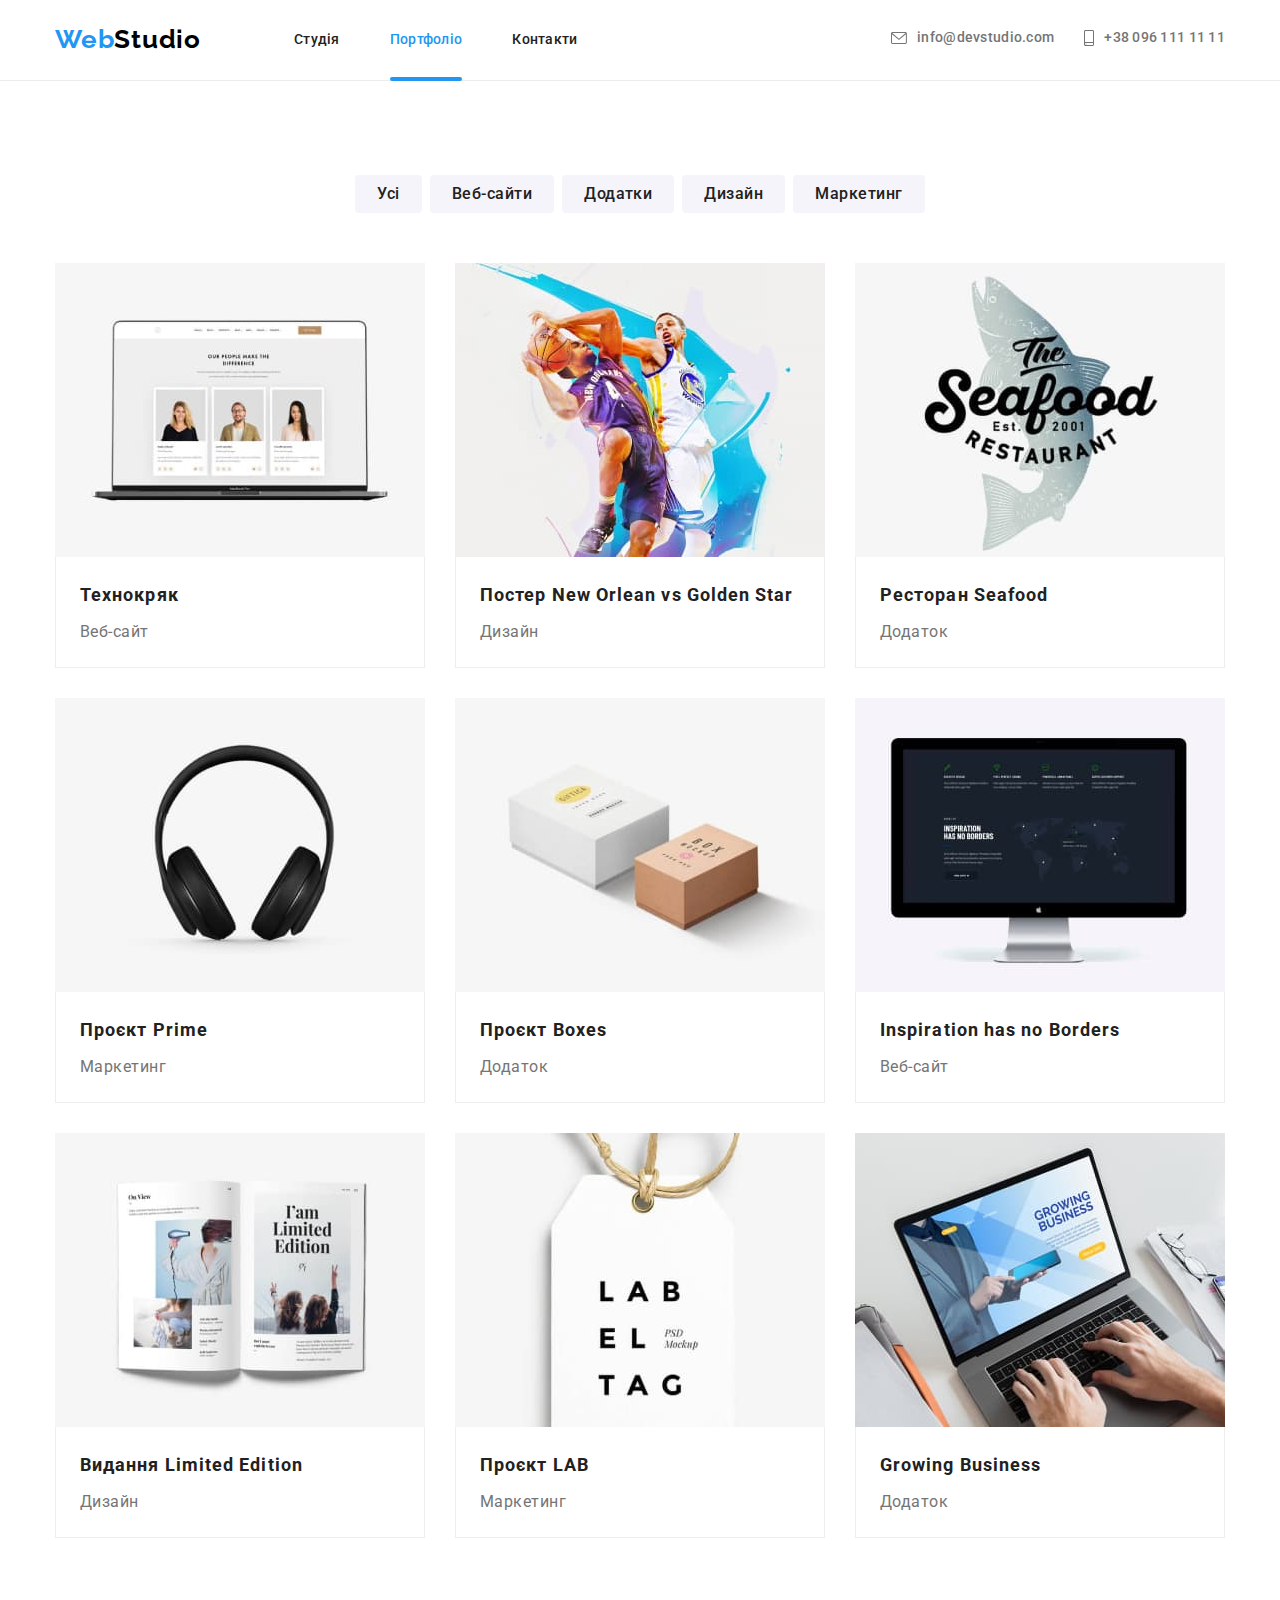
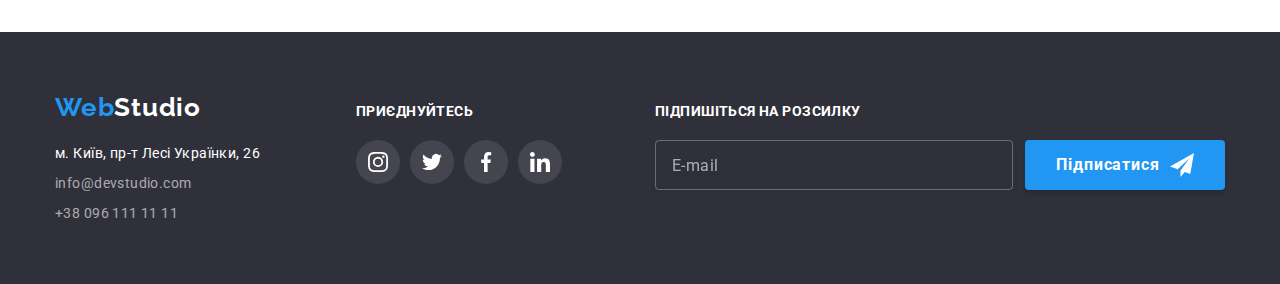
==== commit 7264210e: "Rename classes according to BEM" ====
--- a/portfolio.html
+++ b/portfolio.html
@@ -26,12 +26,12 @@
             </nav>
     
             <ul class="header-contacts list">
-                <li><a href="mailto:info@devstudio.com" class="header-contacts__contact">
+                <li><a href="mailto:info@devstudio.com" class="header-contacts__link">
                     <svg width="16px" height="12px">
                         <use href="./images/icons.svg#icon-envelope"></use>
                     </svg>
                     info@devstudio.com</a></li>
-                <li><a href="tel:+380961111111" class="header-contacts__contact">
+                <li><a href="tel:+380961111111" class="header-contacts__link">
                     <svg width="10px" height="16px">
                         <use href="./images/icons.svg#icon-smartphone"></use>
                     </svg>
@@ -46,149 +46,149 @@
                 <h1 class="visually-hidden">Портфоліо</h1>
                 
                 <!-- filters -->
-                <ul class="list filters-list">
-                    <li>
-                        <button type="button" class="filter">Усі</button>
-                    </li>
-                    <li>
-                        <button type="button" class="filter">Веб-сайти</button>
-                    </li>
-                    <li>
-                        <button type="button" class="filter">Додатки</button>
-                    </li>
-                    <li>
-                        <button type="button" class="filter">Дизайн</button>
-                    </li>
-                    <li>
-                        <button type="button" class="filter">Маркетинг</button>
+                <ul class="filters-list list">
+                    <li>
+                        <button type="button" class="filters-list__btn">Усі</button>
+                    </li>
+                    <li>
+                        <button type="button" class="filters-list__btn">Веб-сайти</button>
+                    </li>
+                    <li>
+                        <button type="button" class="filters-list__btn">Додатки</button>
+                    </li>
+                    <li>
+                        <button type="button" class="filters-list__btn">Дизайн</button>
+                    </li>
+                    <li>
+                        <button type="button" class="filters-list__btn">Маркетинг</button>
                     </li>
                 </ul>
                 
                 <!-- portfolio -->
-                <ul class="list projects-list">
-                    <li class="project-card">
-                        <a href="" class="project-link">
-                            <div class="project-img-wrapper">
+                <ul class="projects-list list">
+                    <li class="projects-list__item">
+                        <a href="" class="projects-list__link">
+                            <div class="projects-list__wrapper">
                                 <img src="./images/techno.jpg" alt="Веб-сайт на ноутбуці" width="370">
-                                <p class="overlay-projects">Ресурс пропонує комплексні пропозиції з різним рівнем функціоналу та сервісів. Все це дозволить відвідувачу отримати
+                                <p class="projects-list__overlay">Ресурс пропонує комплексні пропозиції з різним рівнем функціоналу та сервісів. Все це дозволить відвідувачу отримати
                                     вичерпні відомості про компанію чи приватну особу.</p>
                             </div>
                         
-                            <div class="project">
-                                <h2 class="project-title">Технокряк</h2>
-                                <p class="project-type">Веб-сайт</p>
-                            </div>
-                        </a>
-                    </li>
-                    <li class="project-card">
-                        <a href="" class="project-link">
-                            <div class="project-img-wrapper">
+                            <div class="projects-list__title">
+                                <h2 class="projects-list__name">Технокряк</h2>
+                                <p class="projects-list__type">Веб-сайт</p>
+                            </div>
+                        </a>
+                    </li>
+                    <li class="projects-list__item">
+                        <a href="" class="projects-list__link">
+                            <div class="projects-list__wrapper">
                                 <img src="./images/basketball-poster.jpg" alt="Два баскетболіста" width="370">
-                                <p class="overlay-projects">Ресурс пропонує комплексні пропозиції з різним рівнем функціоналу та сервісів. Все це дозволить відвідувачу отримати
+                                <p class="projects-list__overlay">Ресурс пропонує комплексні пропозиції з різним рівнем функціоналу та сервісів. Все це дозволить відвідувачу отримати
                                     вичерпні відомості про компанію чи приватну особу.</p>                               
                             </div>
-                            <div class="project">
-                                <h2 class="project-title">Постер <span lang="en">New Orlean vs Golden Star</span></h2>
-                                <p class="project-type">Дизайн</p>
-                            </div>
-                        </a>
-                    </li>
-                    <li class="project-card">
-                        <a href="" class="project-link">
-                            <div class="project-img-wrapper">
+                            <div class="projects-list__title">
+                                <h2 class="projects-list__name">Постер <span lang="en">New Orlean vs Golden Star</span></h2>
+                                <p class="projects-list__type">Дизайн</p>
+                            </div>
+                        </a>
+                    </li>
+                    <li class="projects-list__item">
+                        <a href="" class="projects-list__link">
+                            <div class="projects-list__wrapper">
                                 <img src="./images/seafood-restaurant.jpg" alt="Логотип ресторана" width="370">
-                                <p class="overlay-projects">Ресурс пропонує комплексні пропозиції з різним рівнем функціоналу та сервісів. Все це
-                                    дозволить відвідувачу отримати
-                                    вичерпні відомості про компанію чи приватну особу.</p>
-                            </div>
-                            <div class="project">
-                                <h2 class="project-title">Ресторан <span lang="en">Seafood</span></h2>
-                                <p class="project-type">Додаток</p>
-                            </div>
-                        </a>
-                    </li>
-                    <li class="project-card">
-                        <a href="" class="project-link">
-                            <div class="project-img-wrapper">
-                                <p class="overlay-projects">Ресурс пропонує комплексні пропозиції з різним рівнем функціоналу та сервісів. Все це
+                                <p class="projects-list__overlay">Ресурс пропонує комплексні пропозиції з різним рівнем функціоналу та сервісів. Все це
+                                    дозволить відвідувачу отримати
+                                    вичерпні відомості про компанію чи приватну особу.</p>
+                            </div>
+                            <div class="projects-list__title">
+                                <h2 class="projects-list__name">Ресторан <span lang="en">Seafood</span></h2>
+                                <p class="projects-list__type">Додаток</p>
+                            </div>
+                        </a>
+                    </li>
+                    <li class="projects-list__item">
+                        <a href="" class="projects-list__link">
+                            <div class="projects-list__wrapper">
+                                <p class="projects-list__overlay">Ресурс пропонує комплексні пропозиції з різним рівнем функціоналу та сервісів. Все це
                                     дозволить відвідувачу отримати
                                     вичерпні відомості про компанію чи приватну особу.</p>
                                 <img src="./images/prime-project.jpg" alt="Навушники" width="370">
                             
                             </div>
-                            <div class="project">
-                                <h2 class="project-title">Проєкт <span lang="en">Prime</span></h2>
-                                <p class="project-type">Маркетинг</p>
-                            </div>
-                        </a>
-                    </li>
-                    <li class="project-card">
-                        <a href="" class="project-link">
-                            <div class="project-img-wrapper">
-                                <p class="overlay-projects">Ресурс пропонує комплексні пропозиції з різним рівнем функціоналу та сервісів. Все це
+                            <div class="projects-list__title">
+                                <h2 class="projects-list__name">Проєкт <span lang="en">Prime</span></h2>
+                                <p class="projects-list__type">Маркетинг</p>
+                            </div>
+                        </a>
+                    </li>
+                    <li class="projects-list__item">
+                        <a href="" class="projects-list__link">
+                            <div class="projects-list__wrapper">
+                                <p class="projects-list__overlay">Ресурс пропонує комплексні пропозиції з різним рівнем функціоналу та сервісів. Все це
                                     дозволить відвідувачу отримати
                                     вичерпні відомості про компанію чи приватну особу.</p>
                                  <img src="./images/boxes-project.jpg" alt="Дві коробки" width="370">
                             </div>
-                            <div class="project">
-                                <h2 class="project-title">Проєкт <span lang="en">Boxes</span></h2>
-                                <p class="project-type">Додаток</p>
-                            </div>
-                        </a>
-                    </li>
-                    <li class="project-card">
-                        <a href="" class="project-link">
-                            <div class="project-img-wrapper">
-                                <p class="overlay-projects">Ресурс пропонує комплексні пропозиції з різним рівнем функціоналу та сервісів. Все це
+                            <div class="projects-list__title">
+                                <h2 class="projects-list__name">Проєкт <span lang="en">Boxes</span></h2>
+                                <p class="projects-list__type">Додаток</p>
+                            </div>
+                        </a>
+                    </li>
+                    <li class="projects-list__item">
+                        <a href="" class="projects-list__link">
+                            <div class="projects-list__wrapper">
+                                <p class="projects-list__overlay">Ресурс пропонує комплексні пропозиції з різним рівнем функціоналу та сервісів. Все це
                                     дозволить відвідувачу отримати
                                     вичерпні відомості про компанію чи приватну особу.</p>
                                 <img src="./images/monitor.jpg" alt="Веб-сайт на моніторі" width="370">
                             </div>
-                            <div class="project">
-                                <h2 lang="en" class="project-title">Inspiration has no Borders</h2>
-                                <p class="project-type">Веб-сайт</p>
-                            </div>
-                        </a>
-                    </li>
-                    <li class="project-card">
-                        <a href="" class="project-link">
-                            <div class="project-img-wrapper">
-                                <p class="overlay-projects">Ресурс пропонує комплексні пропозиції з різним рівнем функціоналу та сервісів. Все це
+                            <div class="projects-list__title">
+                                <h2 lang="en" class="projects-list__name">Inspiration has no Borders</h2>
+                                <p class="projects-list__type">Веб-сайт</p>
+                            </div>
+                        </a>
+                    </li>
+                    <li class="projects-list__item">
+                        <a href="" class="projects-list__link">
+                            <div class="projects-list__wrapper">
+                                <p class="projects-list__overlay">Ресурс пропонує комплексні пропозиції з різним рівнем функціоналу та сервісів. Все це
                                     дозволить відвідувачу отримати
                                     вичерпні відомості про компанію чи приватну особу.</p>
                                 <img src="./images/limited-edition.jpg" alt="Журнал" width="370">
                             </div>
-                            <div class="project">
-                                <h2 class="project-title">Видання <span lang="en">Limited Edition</span></h2>
-                                <p class="project-type">Дизайн</p>
-                            </div>
-                        </a>
-                    </li>
-                    <li class="project-card">
-                        <a href="" class="project-link">
-                            <div class="project-img-wrapper">
-                                <p class="overlay-projects">Ресурс пропонує комплексні пропозиції з різним рівнем функціоналу та сервісів. Все це
+                            <div class="projects-list__title">
+                                <h2 class="projects-list__name">Видання <span lang="en">Limited Edition</span></h2>
+                                <p class="projects-list__type">Дизайн</p>
+                            </div>
+                        </a>
+                    </li>
+                    <li class="projects-list__item">
+                        <a href="" class="projects-list__link">
+                            <div class="projects-list__wrapper">
+                                <p class="projects-list__overlay">Ресурс пропонує комплексні пропозиції з різним рівнем функціоналу та сервісів. Все це
                                     дозволить відвідувачу отримати
                                     вичерпні відомості про компанію чи приватну особу.</p>
                                 <img src="./images/lab-project.jpg" alt="Бирка" width="370">
                             </div>
-                            <div class="project">
-                                <h2 class="project-title">Проєкт <span lang="en">LAB</span></h2>
-                                <p class="project-type">Маркетинг</p>
-                            </div>
-                        </a>
-                    </li>
-                    <li class="project-card">
-                        <a href="" class="project-link">
-                            <div class="project-img-wrapper">
-                                <p class="overlay-projects">Ресурс пропонує комплексні пропозиції з різним рівнем функціоналу та сервісів. Все це
+                            <div class="projects-list__title">
+                                <h2 class="projects-list__name">Проєкт <span lang="en">LAB</span></h2>
+                                <p class="projects-list__type">Маркетинг</p>
+                            </div>
+                        </a>
+                    </li>
+                    <li class="projects-list__item">
+                        <a href="" class="projects-list__link">
+                            <div class="projects-list__wrapper">
+                                <p class="projects-list__overlay">Ресурс пропонує комплексні пропозиції з різним рівнем функціоналу та сервісів. Все це
                                     дозволить відвідувачу отримати
                                     вичерпні відомості про компанію чи приватну особу.</p>
                                 <img src="./images/growing-business.jpg" alt="Ноутбук" width="370">
                             </div>
-                            <div class="project">
-                                <h2 lang="en" class="project-title">Growing Business</h2>
-                                <p class="project-type">Додаток</p>
+                            <div class="projects-list__title">
+                                <h2 lang="en" class="projects-list__name">Growing Business</h2>
+                                <p class="projects-list__type">Додаток</p>
                             </div>
                         </a>
                     </li>
@@ -199,44 +199,46 @@
     </main>
     
     <!-- footer -->
-        <footer class="footer">
-            <div class="container container-footer">
+        <footer class="page-footer">
+            <div class="container footer-container">
                 <div class="address-container">
-                    <a href="./index.html" lang="en" class="logo logo-footer"> <span class="logo-accent">Web</span>Studio</a>
+                    <a href="./index.html" lang="en" class="logo page-footer__logo"> <span
+                            class="logo__accent">Web</span>Studio</a>
                     <address>
-                        <ul class="list">
-                            <li class="address-item"><a href="https://goo.gl/maps/fUNhZHvPjA6vGSTK8" target="_blank"
-                                    rel="noopener norefferer" class="address-footer">м. Київ, пр-т Лесі Українки, 26</a></li>
-                            <li class="address-item"><a href="mailto:info@devstudio.com"
-                                    class="contacts-footer">info@devstudio.com</a></li>
-                            <li><a href="tel:+380961111111" class="contacts-footer">+38 096 111 11 11</a></li>
+                        <ul class="footer-contacts list">
+                            <li class="footer-contacts__item"><a href="https://goo.gl/maps/fUNhZHvPjA6vGSTK8" target="_blank"
+                                    rel="noopener norefferer" class="footer-contacts__link footer-contacts__link_address">м.
+                                    Київ, пр-т Лесі Українки, 26</a></li>
+                            <li class="footer-contacts__item"><a href="mailto:info@devstudio.com"
+                                    class="footer-contacts__link">info@devstudio.com</a></li>
+                            <li><a href="tel:+380961111111" class="footer-contacts__link">+38 096 111 11 11</a></li>
                         </ul>
                     </address>
                 </div>
         
-                <div class="join-container">
-                    <p class="footer-join">Приєднуйтесь</p>
-                    <ul class="list social-list">
-                        <li class="social-list-item">
-                            <a href="" class="social-media-footer">
+                <div class="footer-social-container">
+                    <p class="footer-text">Приєднуйтесь</p>
+                    <ul class="social-list list">
+                        <li class="social-list__item">
+                            <a href="" class="social-list__link social-list__link_bg_dark">
                                 <svg width="20px" height="20px">
                                     <use href="./images/icons.svg#icon-instagram"></use>
                                 </svg></a>
                         </li>
-                        <li class="social-list-item">
-                            <a href="" class="social-media-footer">
+                        <li class="social-list__item">
+                            <a href="" class="social-list__link social-list__link_bg_dark">
                                 <svg width="20px" height="20px">
                                     <use href="./images/icons.svg#icon-twitter"></use>
                                 </svg></a>
                         </li>
-                        <li class="social-list-item">
-                            <a href="" class="social-media-footer">
+                        <li class="social-list__item">
+                            <a href="" class="social-list__link social-list__link_bg_dark">
                                 <svg width="20px" height="20px">
                                     <use href="./images/icons.svg#icon-facebook"></use>
                                 </svg></a>
                         </li>
-                        <li class="social-list-item">
-                            <a href="" class="social-media-footer">
+                        <li class="social-list__item">
+                            <a href="" class="social-list__link social-list__link_bg_dark">
                                 <svg width="20px" height="20px">
                                     <use href="./images/icons.svg#icon-linkedin"></use>
                                 </svg></a>
@@ -245,13 +247,13 @@
                 </div>
         
                 <div>
-                    <p class="footer-join">Підпишіться на розсилку</p>
+                    <p class="footer-text">Підпишіться на розсилку</p>
                     <form class="footer-form">
                         <label>
-                            <input type="email" class="footer-field-input" required name="user_subscription_email"
+                            <input type="email" class="footer-form__input" required name="user_subscription_email"
                                 placeholder="E-mail">
                         </label>
-                        <button type="submit" class="subscript-btn">Підписатися
+                        <button type="submit" class="btn footer-form__btn">Підписатися
                             <svg width="24px" height="24px">
                                 <use href="./images/icons.svg#icon-send"></use>
                             </svg>
--- a/css/main.min.css
+++ b/css/main.min.css
@@ -1 +1 @@
-:root{--primary-text-color: #212121;--secondary-text-color: #757575;--logo-text-color: #000000;--accent-color: #2196F3;--white-text-color: #FFFFFF;--footer-text-color: rgba(255, 255, 255, 0.6);--primary-bg-color: #FFFFFF;--secondary-bg-color: #F5F4FA;--accent-bg-color: #2F303A;--filter-bg-color: #F5F4FA;--button-focus-color: #188CE8;--transition-dur-and-func: 250ms cubic-bezier(0.4, 0, 0.2, 1)}.visually-hidden{position:absolute;width:1px;height:1px;margin:-1px;border:0;padding:0;white-space:nowrap;clip-path:inset(100%);clip:rect(0 0 0 0);overflow:hidden}body{background-color:var(--primary-bg-color);color:var(--primary-text-color);font-family:"Roboto",sans-serif}.list{list-style:none}h1,h2,h3,h4,h5,h6,p{margin-top:0;margin-bottom:0}ul{margin-top:0;margin-bottom:0;padding-left:0}img{display:block}.section{padding-top:94px;padding-bottom:94px}.container{margin-left:auto;margin-right:auto;width:1200px;padding-left:15px;padding-right:15px}.logo{color:var(--logo-text-color);font-family:"Raleway",sans-serif;font-weight:700;font-size:26px;line-height:1.2;text-decoration:none;letter-spacing:.03em}.logo__accent{color:var(--accent-color)}.btn{color:var(--white-text-color);background-color:var(--accent-color);font-weight:700;font-size:16px;line-height:1.88;display:flex;align-items:center;text-align:center;letter-spacing:.06em;cursor:pointer;box-shadow:0px 4px 4px rgba(0,0,0,.15);padding:10px 32px;border-radius:4px;border:0;min-width:216px;justify-content:center;margin-left:auto;margin-right:auto;transition:background-color var(--transition-dur-and-func)}.btn:hover,.btn:focus{background-color:var(--button-focus-color)}.section-title{font-weight:700;font-size:36px;line-height:1.17;text-align:center;letter-spacing:.03em;margin-bottom:50px}.social-list{display:flex;column-gap:10px}.social-list__item{width:44px;height:44px}.social-list__link{display:flex;width:100%;height:100%;border-radius:50%;justify-content:center;align-items:center;transition:background-color var(--transition-dur-and-func),fill var(--transition-dur-and-func)}.social-list__link_bg_light{fill:#afb1b8}.social-list__link_bg_light:hover,.social-list__link_bg_light:focus{background-color:var(--accent-color);fill:var(--white-text-color)}.social-list__link_bg_dark{fill:var(--white-text-color);background-color:rgba(255,255,255,.1)}.social-list__link_bg_dark:hover,.social-list__link_bg_dark:focus{background-color:var(--accent-color)}.backdrop{position:fixed;top:0;left:0;z-index:999999;width:100%;height:100%;background-color:rgba(0,0,0,.2);transition:opacity 500ms linear,visibility 500ms linear}.backdrop.is-hidden{opacity:0;visibility:hidden;pointer-events:none}.modal{position:absolute;top:50%;left:50%;width:528px;transform:translate(-50%, -50%);background-color:var(--primary-bg-color);box-shadow:0px 1px 3px rgba(0,0,0,.12),0px 1px 1px rgba(0,0,0,.14),0px 2px 1px rgba(0,0,0,.2);border-radius:4px;padding:40px}.modal-close-btn{position:absolute;width:30px;height:30px;top:8px;right:8px;padding:0;border-radius:50%;border:1px solid rgba(0,0,0,.1);background-color:var(--primary-bg-color);display:flex;justify-content:center;align-items:center;cursor:pointer}.modal-close-icon{transition:fill var(--transition-dur-and-func)}.modal-close-btn:hover .modal-close-icon,.modal-close-btn:focus .modal-close-icon{fill:var(--accent-color)}.modal-form{display:flex;flex-direction:column}.modal-header{font-weight:700;font-size:20px;line-height:1.15;text-align:center;letter-spacing:.03em;color:var(--primary-text-color);margin-bottom:12px}.modal-field{margin-bottom:10px}.modal-textarea{margin-bottom:20px}.modal-field-desc{display:block;font-weight:400;font-size:12px;line-height:1.17;letter-spacing:.01em;color:var(--secondary-text-color);margin-bottom:4px}.modal-field-wrapper{display:block;position:relative}.modal-field-input{width:100%;height:40px;border:1px solid rgba(33,33,33,.2);border-radius:4px;padding-left:42px;transition:border-color var(--transition-dur-and-func)}.modal-field-input:focus{outline-offset:2px;border-color:var(--accent-color)}.modal-field-icon{position:absolute;top:50%;left:12px;transform:translateY(-50%);fill:var(--primary-text-color);transition:fill var(--transition-dur-and-func)}.modal-field-input:focus+.modal-field-icon{fill:var(--accent-color)}.modal-comment{width:100%;height:120px;border:1px solid rgba(33,33,33,.2);border-radius:4px;resize:none;padding-top:12px;padding-bottom:12px;padding-left:16px;padding-right:16px;transition:border-color var(--transition-dur-and-func);display:block}.modal-comment::placeholder{font-size:12px;line-height:1.17;letter-spacing:.01em;color:rgba(117,117,117,.5)}.modal-comment:focus{outline-offset:2px;border-color:var(--accent-color)}.modal-checkbox-wrapper{margin-bottom:30px;display:flex;align-items:center;align-self:center;color:var(--secondary-text-color);font-size:14px;line-height:1.71;letter-spacing:.03em}.modal-checkbox-svg{border:var(--primary-text-color) 1px solid;border-radius:2px;padding-top:3px;padding-right:1px;padding-bottom:2px;padding-left:2px;cursor:pointer;margin-right:7px}.modal-checkbox:focus+.modal-checkbox-svg{outline:2px solid #000}.modal-checkbox:checked+.modal-checkbox-svg{background-color:var(--accent-color);border-color:var(--accent-color);outline:none}.policy-link{color:var(--accent-color)}.modal-form__btn{padding:10px 52px;min-width:200px}.filters-list{display:flex;gap:8px;justify-content:center;margin-bottom:50px}.filter{background-color:var(--filter-bg-color);color:var(--primary-text-color);font-weight:500;font-size:16px;line-height:1.62;text-align:center;letter-spacing:.03em;cursor:pointer;padding:6px 22px;border-radius:4px;border:0;transition:background-color var(--transition-dur-and-func),color var(--transition-dur-and-func),box-shadow var(--transition-dur-and-func)}.filter:hover,.filter:focus{background-color:var(--accent-color);color:var(--white-text-color);box-shadow:0px 3px 1px rgba(0,0,0,.1),0px 1px 2px rgba(0,0,0,.08),0px 2px 2px rgba(0,0,0,.12)}.page-header{border-bottom:1px solid #ececec}.header-container{display:flex;justify-content:space-between;align-items:center}.page-navigation{display:flex;column-gap:93px;align-items:center}.menu{display:flex;column-gap:50px;align-items:center}.header-contacts{display:flex;column-gap:30px}.menu__link{color:var(--primary-text-color);font-weight:500;font-size:14px;line-height:1.14;letter-spacing:.02em;text-decoration:none;transition:color var(--transition-dur-and-func);padding-top:32px;padding-bottom:32px;display:block}.menu__link:hover,.menu__link:focus{color:var(--accent-color)}.menu__link_current{color:var(--accent-color);position:relative}.menu__link_current::after{content:"";position:absolute;height:4px;width:100%;background-color:var(--accent-color);border-radius:2px;bottom:-1px;left:0}.header-contacts__contact{color:var(--secondary-text-color);font-weight:500;font-size:14px;line-height:1.14;letter-spacing:.02em;text-decoration:none;display:inline-flex;align-items:center;column-gap:10px;fill:var(--secondary-text-color);transition:color var(--transition-dur-and-func),fill var(--transition-dur-and-func)}.header-contacts__contact:hover,.header-contacts__contact:focus{color:var(--accent-color);fill:var(--accent-color)}.hero-section{background-color:#c4c4c4;padding-top:200px;padding-bottom:200px}.overlay{max-width:1600px;height:600px;margin-left:auto;margin-right:auto;background-image:linear-gradient(rgba(47, 48, 58, 0.4), rgba(47, 48, 58, 0.4)),url("../images/hero.jpg");background-repeat:no-repeat;background-position:center;background-size:cover}.hero-title{font-weight:900;font-size:44px;line-height:1.36;text-align:center;letter-spacing:.06em;text-transform:uppercase;color:var(--white-text-color);margin-left:auto;margin-right:auto;margin-bottom:30px;width:696px}.features-section{padding-bottom:47px}.features-list{display:flex;gap:30px;flex-wrap:wrap}.features-item{flex-basis:calc((100% - 90px)/4)}.features-icon{display:flex;height:120px;background-color:var(--secondary-bg-color);border-radius:4px;margin-bottom:30px;align-items:center;justify-content:center}.features-title{font-weight:700;font-size:14px;line-height:1.14;text-transform:uppercase;letter-spacing:.03em;margin-bottom:10px}.features-text{font-size:14px;line-height:1.71;color:var(--secondary-text-color);letter-spacing:.03em}.works-section{padding-top:47px}.works-list{display:flex;gap:30px;flex-wrap:wrap}.works-item{flex-basis:calc((100% - 60px)/3);position:relative}.work-type{position:absolute;height:70px;width:100%;bottom:0;display:flex;justify-content:center;align-items:center;background-color:rgba(47,48,58,.8)}.work-name{font-weight:700;font-size:14px;line-height:1.14;letter-spacing:.03em;text-transform:uppercase;text-align:center;color:var(--white-text-color)}.team-section{background-color:var(--secondary-bg-color)}.team-list{display:flex;gap:30px;flex-wrap:wrap}.team-list__item{flex-basis:calc((100% - 90px)/4);box-shadow:0px 1px 3px rgba(0,0,0,.12),0px 1px 1px rgba(0,0,0,.14),0px 2px 1px rgba(0,0,0,.2);border-radius:0px 0px 4px 4px;background-color:var(--primary-bg-color)}.team-list__member{padding-top:30px;padding-bottom:30px;padding-left:32px;padding-right:32px}.team-list__name{font-weight:500;font-size:16px;line-height:1.19;text-align:center;letter-spacing:.03em;margin-bottom:10px}.team-list__role{font-size:16px;line-height:1.19;text-align:center;color:var(--secondary-text-color);letter-spacing:.03em;margin-bottom:16px}.clients-list{display:flex;gap:30px;flex-wrap:wrap}.client-item{height:92px;width:calc((100% - 150px)/6)}.client{display:flex;width:100%;height:100%;border:1px solid #afb1b8;border-radius:4px;justify-content:center;align-items:center;fill:#afb1b8;transition:background-color var(--transition-dur-and-func),fill var(--transition-dur-and-func)}.client:hover,.client:focus{border-color:var(--accent-color);fill:var(--accent-color)}.page-footer{background-color:var(--accent-bg-color);padding-top:60px;padding-bottom:60px}.footer-container{display:flex;align-items:baseline}.address-container{flex-grow:1}.page-footer__logo{color:var(--white-text-color);display:block;margin-bottom:20px}.footer-contacts__item{margin-bottom:9px}.footer-contacts__address{font-style:normal;font-size:14px;line-height:1.5;color:var(--white-text-color);text-decoration:none;letter-spacing:.03em;transition:color var(--transition-dur-and-func)}.footer-contacts__address:hover,.footer-contacts__address:focus{color:var(--accent-color)}.footer-contacts__contact{color:var(--footer-text-color);font-size:14px;line-height:1.5;text-decoration:none;letter-spacing:.03em;font-style:normal;transition:color var(--transition-dur-and-func)}.footer-contacts__contact:hover,.footer-contacts__contact:focus{color:var(--accent-color)}.join-container{margin-right:93px}.footer-join{font-weight:700;font-size:14px;line-height:1.14;letter-spacing:.03em;text-transform:uppercase;color:var(--white-text-color);margin-bottom:20px}.footer-form{display:flex;gap:12px}.footer-form__input{height:50px;width:358px;padding-left:16px;padding-top:15px;padding-bottom:15px;border:1px solid rgba(255,255,255,.3);filter:drop-shadow(0px 4px 4px rgba(0, 0, 0, 0.15));border-radius:4px;background-color:rgba(0,0,0,0);color:var(--white-text-color)}.footer-form__input::placeholder{font-size:16px;line-height:1.25;letter-spacing:.03em;color:rgba(255,255,255,.6)}.footer-form__btn{padding:10px 28px;min-width:200px;gap:10px}.projects-list{display:flex;flex-wrap:wrap;gap:30px}.project-card{flex-basis:calc((100% - 60px)/3)}.project-link{text-decoration:none;display:block;transition:box-shadow var(--transition-dur-and-func)}.project-link:hover,.project-link:focus{box-shadow:0px 1px 1px rgba(0,0,0,.12),0px 4px 4px rgba(0,0,0,.06),1px 4px 6px rgba(0,0,0,.16)}.project-img-wrapper{position:relative;overflow:hidden}.project{padding:20px 24px;border-bottom:1px solid #eee;border-left:1px solid #eee;border-right:1px solid #eee}.project-title{font-weight:700;font-size:18px;line-height:2;letter-spacing:.06em;margin-bottom:4px;color:var(--primary-text-color)}.project-type{font-size:16px;line-height:1.88;color:var(--secondary-text-color);letter-spacing:.03em}.overlay-projects{font-size:18px;line-height:1.56;letter-spacing:.03em;color:var(--white-text-color);background-color:rgba(33,150,243,.9);padding-top:63px;padding-right:24px;padding-bottom:63px;padding-left:24px;position:absolute;top:0;left:0;width:100%;height:100%;overflow:auto;transform:translateY(100%);transition:transform 250ms linear}.project-link:hover .overlay-projects,.project-link:focus .overlay-projects{transform:translateY(0%)}/*# sourceMappingURL=main.min.css.map */+:root{--primary-text-color: #212121;--secondary-text-color: #757575;--logo-text-color: #000000;--accent-color: #2196F3;--white-text-color: #FFFFFF;--footer-text-color: rgba(255, 255, 255, 0.6);--primary-bg-color: #FFFFFF;--secondary-bg-color: #F5F4FA;--accent-bg-color: #2F303A;--filter-bg-color: #F5F4FA;--button-focus-color: #188CE8;--transition-dur-and-func: 250ms cubic-bezier(0.4, 0, 0.2, 1)}.visually-hidden{position:absolute;width:1px;height:1px;margin:-1px;border:0;padding:0;white-space:nowrap;clip-path:inset(100%);clip:rect(0 0 0 0);overflow:hidden}body{background-color:var(--primary-bg-color);color:var(--primary-text-color);font-family:"Roboto",sans-serif}.list{list-style:none}h1,h2,h3,h4,h5,h6,p{margin-top:0;margin-bottom:0}ul{margin-top:0;margin-bottom:0;padding-left:0}img{display:block}.section{padding-top:94px;padding-bottom:94px}.container{margin-left:auto;margin-right:auto;width:1200px;padding-left:15px;padding-right:15px}.logo{color:var(--logo-text-color);font-family:"Raleway",sans-serif;font-weight:700;font-size:26px;line-height:1.2;text-decoration:none;letter-spacing:.03em}.logo__accent{color:var(--accent-color)}.btn{color:var(--white-text-color);background-color:var(--accent-color);font-weight:700;font-size:16px;line-height:1.88;display:flex;align-items:center;text-align:center;letter-spacing:.06em;cursor:pointer;box-shadow:0px 4px 4px rgba(0,0,0,.15);padding:10px 32px;border-radius:4px;border:0;min-width:216px;justify-content:center;margin-left:auto;margin-right:auto;transition:background-color var(--transition-dur-and-func)}.btn:hover,.btn:focus{background-color:var(--button-focus-color)}.section-title{font-weight:700;font-size:36px;line-height:1.17;text-align:center;letter-spacing:.03em;margin-bottom:50px}.social-list{display:flex;column-gap:10px}.social-list__item{width:44px;height:44px}.social-list__link{display:flex;width:100%;height:100%;border-radius:50%;justify-content:center;align-items:center;transition:background-color var(--transition-dur-and-func),fill var(--transition-dur-and-func)}.social-list__link_bg_light{fill:#afb1b8}.social-list__link_bg_light:hover,.social-list__link_bg_light:focus{background-color:var(--accent-color);fill:var(--white-text-color)}.social-list__link_bg_dark{fill:var(--white-text-color);background-color:rgba(255,255,255,.1)}.social-list__link_bg_dark:hover,.social-list__link_bg_dark:focus{background-color:var(--accent-color)}.backdrop{position:fixed;top:0;left:0;z-index:999999;width:100%;height:100%;background-color:rgba(0,0,0,.2);transition:opacity 500ms linear,visibility 500ms linear}.backdrop.is-hidden{opacity:0;visibility:hidden;pointer-events:none}.modal{position:absolute;top:50%;left:50%;width:528px;transform:translate(-50%, -50%);background-color:var(--primary-bg-color);box-shadow:0px 1px 3px rgba(0,0,0,.12),0px 1px 1px rgba(0,0,0,.14),0px 2px 1px rgba(0,0,0,.2);border-radius:4px;padding:40px}.modal-close-btn{position:absolute;width:30px;height:30px;top:8px;right:8px;padding:0;border-radius:50%;border:1px solid rgba(0,0,0,.1);background-color:var(--primary-bg-color);display:flex;justify-content:center;align-items:center;cursor:pointer}.modal-close-icon{transition:fill var(--transition-dur-and-func)}.modal-close-btn:hover .modal-close-icon,.modal-close-btn:focus .modal-close-icon{fill:var(--accent-color)}.modal-form{display:flex;flex-direction:column}.modal-header{font-weight:700;font-size:20px;line-height:1.15;text-align:center;letter-spacing:.03em;color:var(--primary-text-color);margin-bottom:12px}.modal-field{margin-bottom:10px}.modal-textarea{margin-bottom:20px}.modal-field-desc{display:block;font-weight:400;font-size:12px;line-height:1.17;letter-spacing:.01em;color:var(--secondary-text-color);margin-bottom:4px}.modal-field-wrapper{display:block;position:relative}.modal-field-input{width:100%;height:40px;border:1px solid rgba(33,33,33,.2);border-radius:4px;padding-left:42px;transition:border-color var(--transition-dur-and-func)}.modal-field-input:focus{outline-offset:2px;border-color:var(--accent-color)}.modal-field-icon{position:absolute;top:50%;left:12px;transform:translateY(-50%);fill:var(--primary-text-color);transition:fill var(--transition-dur-and-func)}.modal-field-input:focus+.modal-field-icon{fill:var(--accent-color)}.modal-comment{width:100%;height:120px;border:1px solid rgba(33,33,33,.2);border-radius:4px;resize:none;padding-top:12px;padding-bottom:12px;padding-left:16px;padding-right:16px;transition:border-color var(--transition-dur-and-func);display:block}.modal-comment::placeholder{font-size:12px;line-height:1.17;letter-spacing:.01em;color:rgba(117,117,117,.5)}.modal-comment:focus{outline-offset:2px;border-color:var(--accent-color)}.modal-checkbox-wrapper{margin-bottom:30px;display:flex;align-items:center;align-self:center;color:var(--secondary-text-color);font-size:14px;line-height:1.71;letter-spacing:.03em}.modal-checkbox-svg{border:var(--primary-text-color) 1px solid;border-radius:2px;padding-top:3px;padding-right:1px;padding-bottom:2px;padding-left:2px;cursor:pointer;margin-right:7px}.modal-checkbox:focus+.modal-checkbox-svg{outline:2px solid #000}.modal-checkbox:checked+.modal-checkbox-svg{background-color:var(--accent-color);border-color:var(--accent-color);outline:none}.policy-link{color:var(--accent-color)}.modal-form__btn{padding:10px 52px;min-width:200px}.filters-list{display:flex;gap:8px;justify-content:center;margin-bottom:50px}.filters-list__btn{background-color:var(--filter-bg-color);color:var(--primary-text-color);font-weight:500;font-size:16px;line-height:1.62;text-align:center;letter-spacing:.03em;cursor:pointer;padding:6px 22px;border-radius:4px;border:0;transition:background-color var(--transition-dur-and-func),color var(--transition-dur-and-func),box-shadow var(--transition-dur-and-func)}.filters-list__btn:hover,.filters-list__btn:focus{background-color:var(--accent-color);color:var(--white-text-color);box-shadow:0px 3px 1px rgba(0,0,0,.1),0px 1px 2px rgba(0,0,0,.08),0px 2px 2px rgba(0,0,0,.12)}.page-header{border-bottom:1px solid #ececec}.header-container{display:flex;justify-content:space-between;align-items:center}.page-navigation{display:flex;column-gap:93px;align-items:center}.menu{display:flex;column-gap:50px;align-items:center}.menu__link{color:var(--primary-text-color);font-weight:500;font-size:14px;line-height:1.14;letter-spacing:.02em;text-decoration:none;transition:color var(--transition-dur-and-func);padding-top:32px;padding-bottom:32px;display:block}.menu__link:hover,.menu__link:focus{color:var(--accent-color)}.menu__link_current{color:var(--accent-color);position:relative}.menu__link_current::after{content:"";position:absolute;height:4px;width:100%;background-color:var(--accent-color);border-radius:2px;bottom:-1px;left:0}.header-contacts{display:flex;column-gap:30px}.header-contacts__link{color:var(--secondary-text-color);font-weight:500;font-size:14px;line-height:1.14;letter-spacing:.02em;text-decoration:none;display:inline-flex;align-items:center;column-gap:10px;fill:var(--secondary-text-color);transition:color var(--transition-dur-and-func),fill var(--transition-dur-and-func)}.header-contacts__link:hover,.header-contacts__link:focus{color:var(--accent-color);fill:var(--accent-color)}.hero-section{background-color:#c4c4c4;padding-top:200px;padding-bottom:200px}.overlay{max-width:1600px;height:600px;margin-left:auto;margin-right:auto;background-image:linear-gradient(rgba(47, 48, 58, 0.4), rgba(47, 48, 58, 0.4)),url("../images/hero.jpg");background-repeat:no-repeat;background-position:center;background-size:cover}.hero-title{font-weight:900;font-size:44px;line-height:1.36;text-align:center;letter-spacing:.06em;text-transform:uppercase;color:var(--white-text-color);margin-left:auto;margin-right:auto;margin-bottom:30px;width:696px}.features-section{padding-bottom:47px}.features-list{display:flex;gap:30px;flex-wrap:wrap}.features-list__item{flex-basis:calc((100% - 90px)/4)}.features-list__icon{display:flex;height:120px;background-color:var(--secondary-bg-color);border-radius:4px;margin-bottom:30px;align-items:center;justify-content:center}.features-list__title{font-weight:700;font-size:14px;line-height:1.14;text-transform:uppercase;letter-spacing:.03em;margin-bottom:10px}.features-list__text{font-size:14px;line-height:1.71;color:var(--secondary-text-color);letter-spacing:.03em}.works-section{padding-top:47px}.works-list{display:flex;gap:30px;flex-wrap:wrap}.works-list__item{flex-basis:calc((100% - 60px)/3);position:relative}.works-list__overlay{position:absolute;height:70px;width:100%;bottom:0;display:flex;justify-content:center;align-items:center;background-color:rgba(47,48,58,.8)}.works-list__title{font-weight:700;font-size:14px;line-height:1.14;letter-spacing:.03em;text-transform:uppercase;text-align:center;color:var(--white-text-color)}.team-section{background-color:var(--secondary-bg-color)}.team-list{display:flex;gap:30px;flex-wrap:wrap}.team-list__item{flex-basis:calc((100% - 90px)/4);box-shadow:0px 1px 3px rgba(0,0,0,.12),0px 1px 1px rgba(0,0,0,.14),0px 2px 1px rgba(0,0,0,.2);border-radius:0px 0px 4px 4px;background-color:var(--primary-bg-color)}.team-list__member{padding-top:30px;padding-bottom:30px;padding-left:32px;padding-right:32px}.team-list__name{font-weight:500;font-size:16px;line-height:1.19;text-align:center;letter-spacing:.03em;margin-bottom:10px}.team-list__role{font-size:16px;line-height:1.19;text-align:center;color:var(--secondary-text-color);letter-spacing:.03em;margin-bottom:16px}.clients-list{display:flex;gap:30px;flex-wrap:wrap}.clients-list__item{height:92px;width:calc((100% - 150px)/6)}.clients-list__link{display:flex;width:100%;height:100%;border:1px solid #afb1b8;border-radius:4px;justify-content:center;align-items:center;fill:#afb1b8;transition:background-color var(--transition-dur-and-func),fill var(--transition-dur-and-func)}.clients-list__link:hover,.clients-list__link:focus{border-color:var(--accent-color);fill:var(--accent-color)}.page-footer{background-color:var(--accent-bg-color);padding-top:60px;padding-bottom:60px}.footer-container{display:flex;align-items:baseline}.address-container{flex-grow:1}.page-footer__logo{color:var(--white-text-color);display:block;margin-bottom:20px}.footer-contacts__item{margin-bottom:9px}.footer-contacts__link{color:var(--footer-text-color);font-size:14px;line-height:1.5;text-decoration:none;letter-spacing:.03em;font-style:normal;transition:color var(--transition-dur-and-func)}.footer-contacts__link:hover,.footer-contacts__link:focus{color:var(--accent-color)}.footer-contacts__link_address{color:var(--white-text-color)}.footer-social-container{margin-right:93px}.footer-text{font-weight:700;font-size:14px;line-height:1.14;letter-spacing:.03em;text-transform:uppercase;color:var(--white-text-color);margin-bottom:20px}.footer-form{display:flex;gap:12px}.footer-form__input{height:50px;width:358px;padding-left:16px;padding-top:15px;padding-bottom:15px;border:1px solid rgba(255,255,255,.3);filter:drop-shadow(0px 4px 4px rgba(0, 0, 0, 0.15));border-radius:4px;background-color:rgba(0,0,0,0);color:var(--white-text-color)}.footer-form__input::placeholder{font-size:16px;line-height:1.25;letter-spacing:.03em;color:rgba(255,255,255,.6)}.footer-form__btn{padding:10px 28px;min-width:200px;gap:10px}.projects-list{display:flex;flex-wrap:wrap;gap:30px}.projects-list__item{flex-basis:calc((100% - 60px)/3)}.projects-list__link{text-decoration:none;display:block;transition:box-shadow var(--transition-dur-and-func)}.projects-list__link:hover,.projects-list__link:focus{box-shadow:0px 1px 1px rgba(0,0,0,.12),0px 4px 4px rgba(0,0,0,.06),1px 4px 6px rgba(0,0,0,.16)}.projects-list__wrapper{position:relative;overflow:hidden}.projects-list__title{padding:20px 24px;border-bottom:1px solid #eee;border-left:1px solid #eee;border-right:1px solid #eee}.projects-list__name{font-weight:700;font-size:18px;line-height:2;letter-spacing:.06em;margin-bottom:4px;color:var(--primary-text-color)}.projects-list__type{font-size:16px;line-height:1.88;color:var(--secondary-text-color);letter-spacing:.03em}.projects-list__overlay{font-size:18px;line-height:1.56;letter-spacing:.03em;color:var(--white-text-color);background-color:rgba(33,150,243,.9);padding-top:63px;padding-right:24px;padding-bottom:63px;padding-left:24px;position:absolute;top:0;left:0;width:100%;height:100%;overflow:auto;transform:translateY(100%);transition:transform 250ms linear}.projects-list__link:hover .projects-list__overlay,.projects-list__link:focus .projects-list__overlay{transform:translateY(0%)}/*# sourceMappingURL=main.min.css.map */